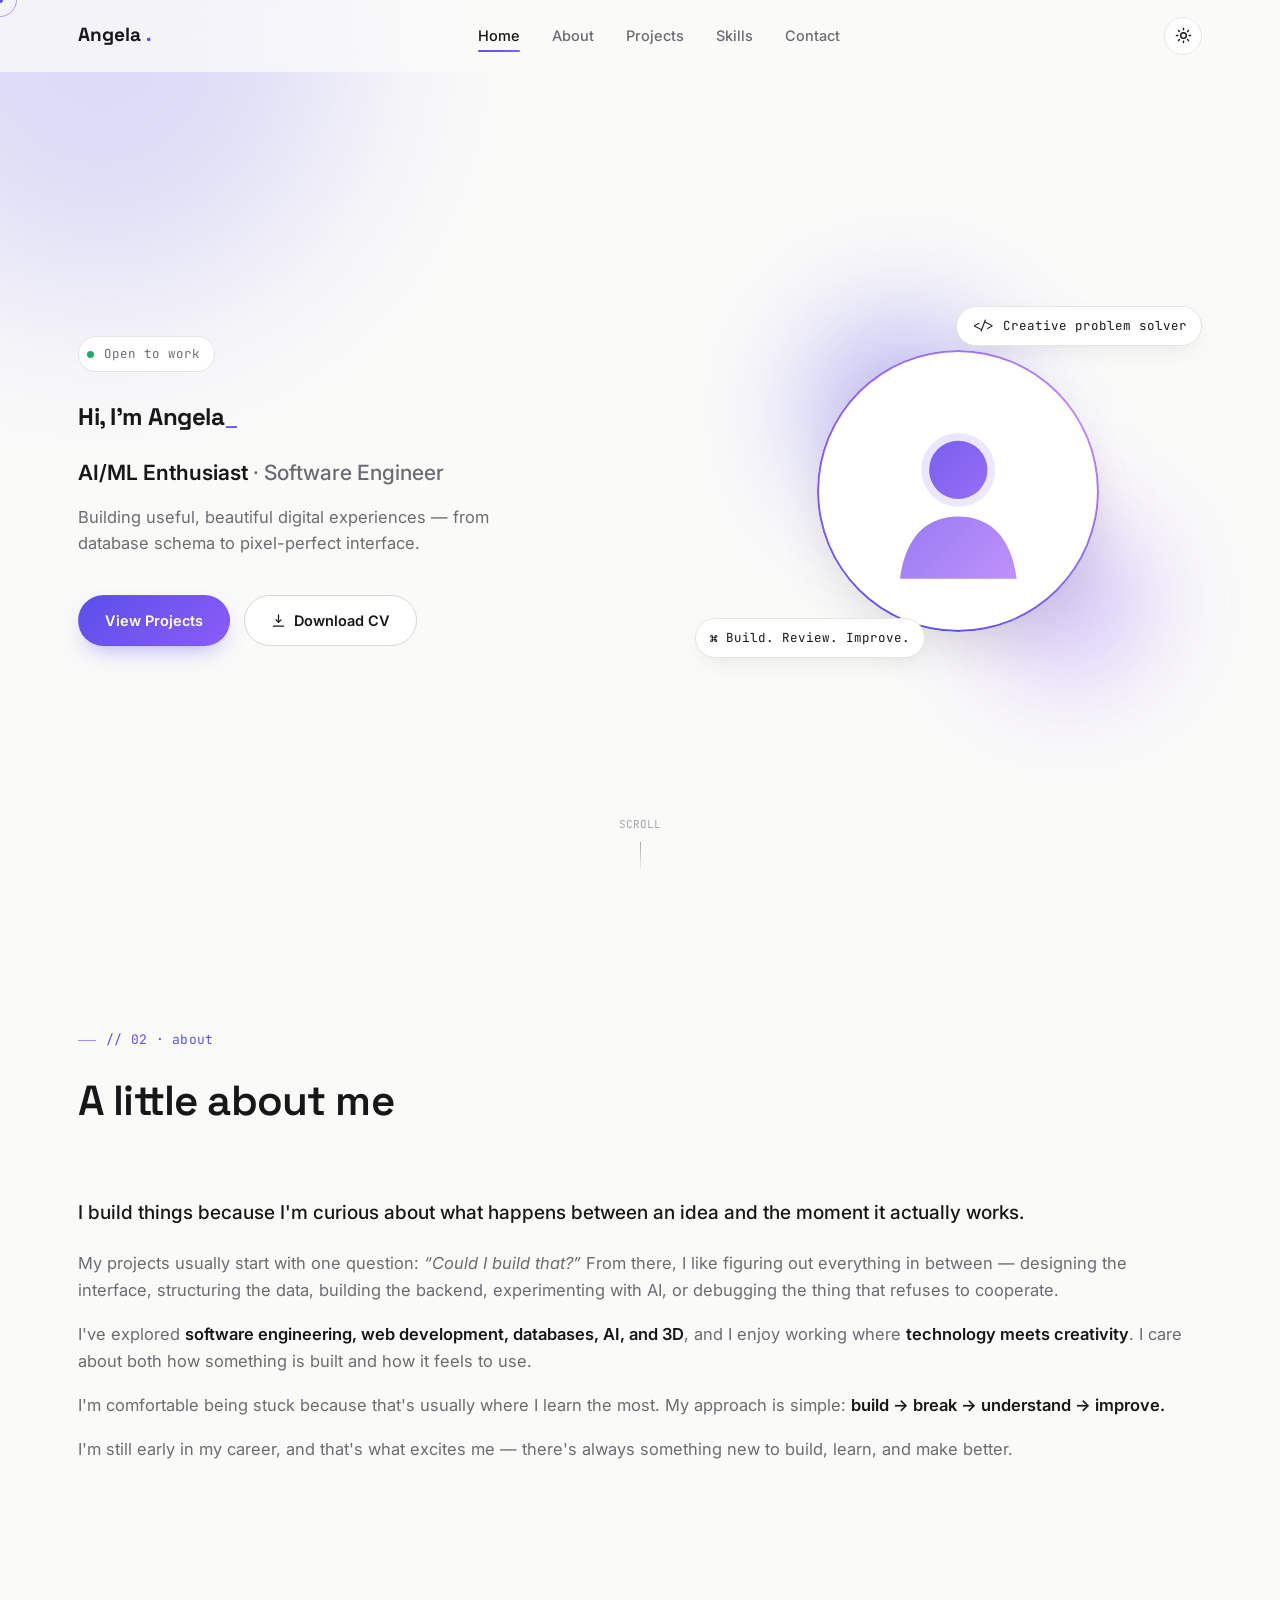
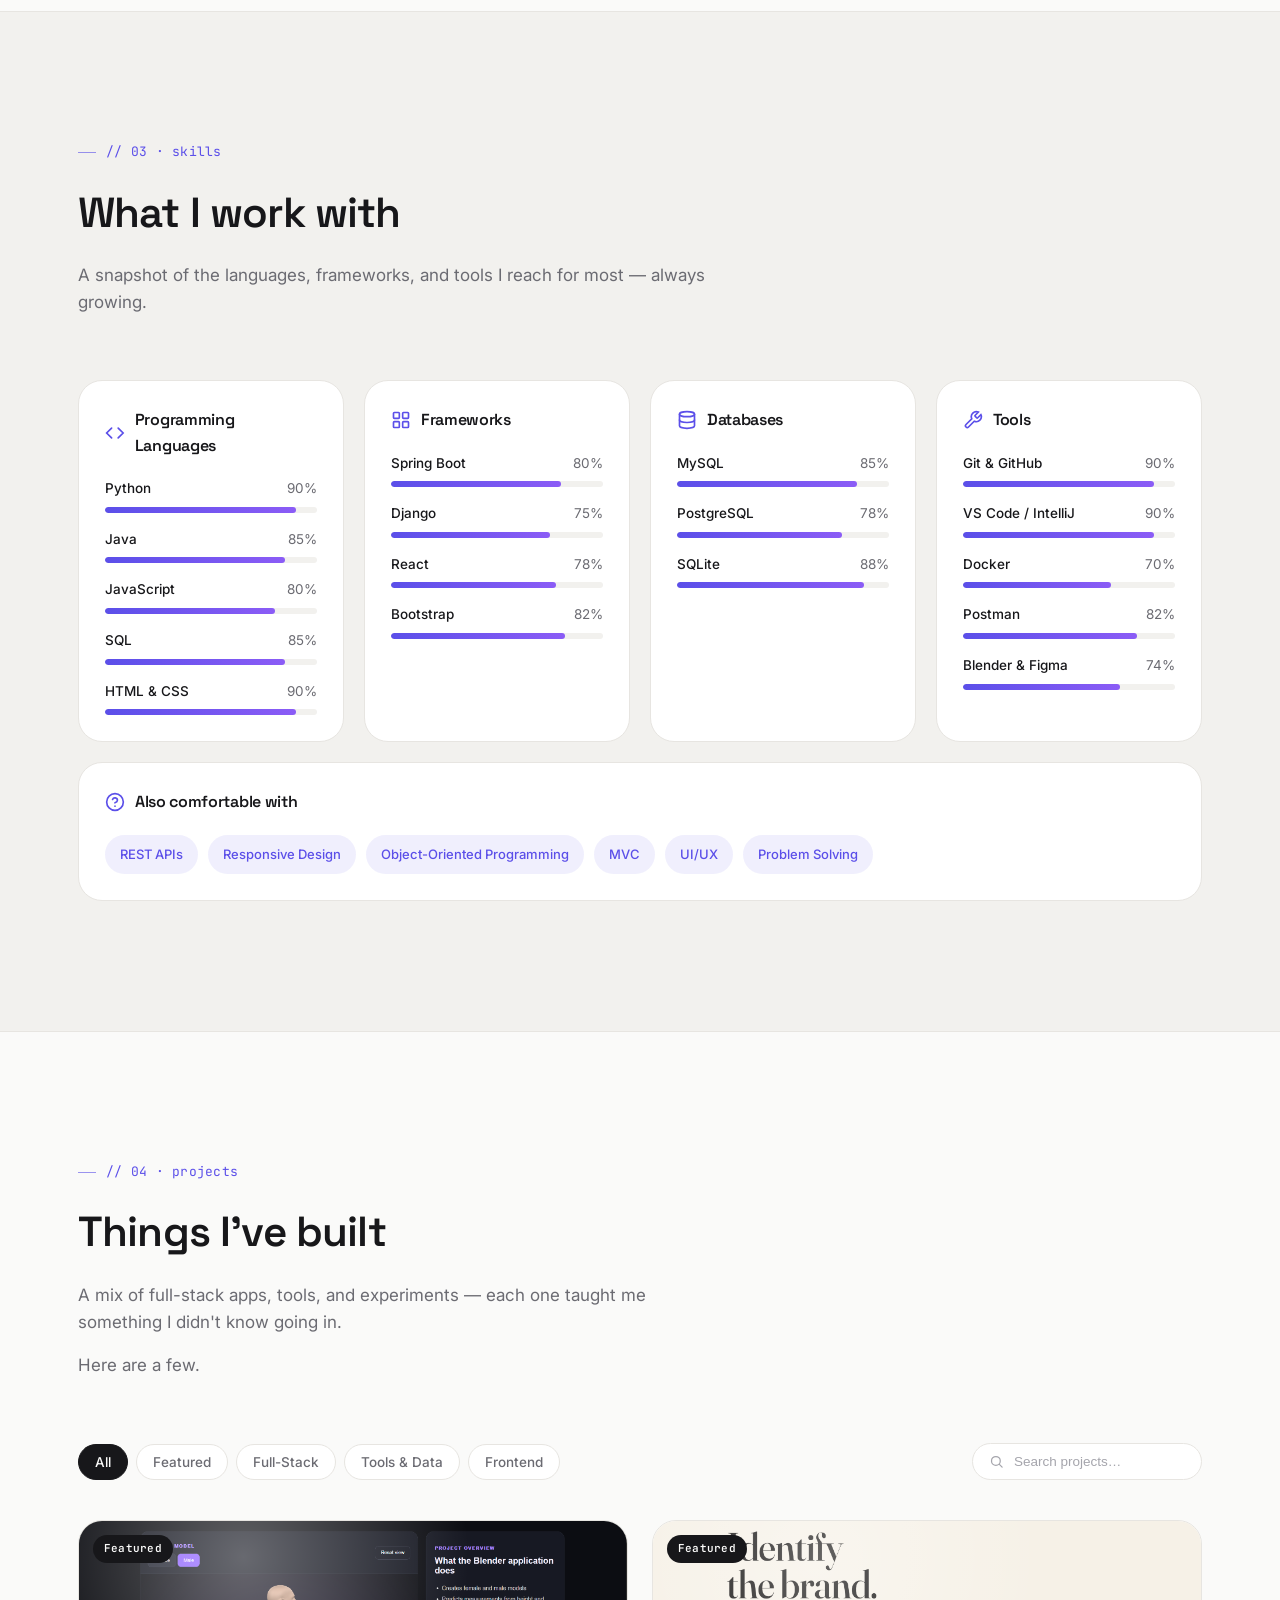
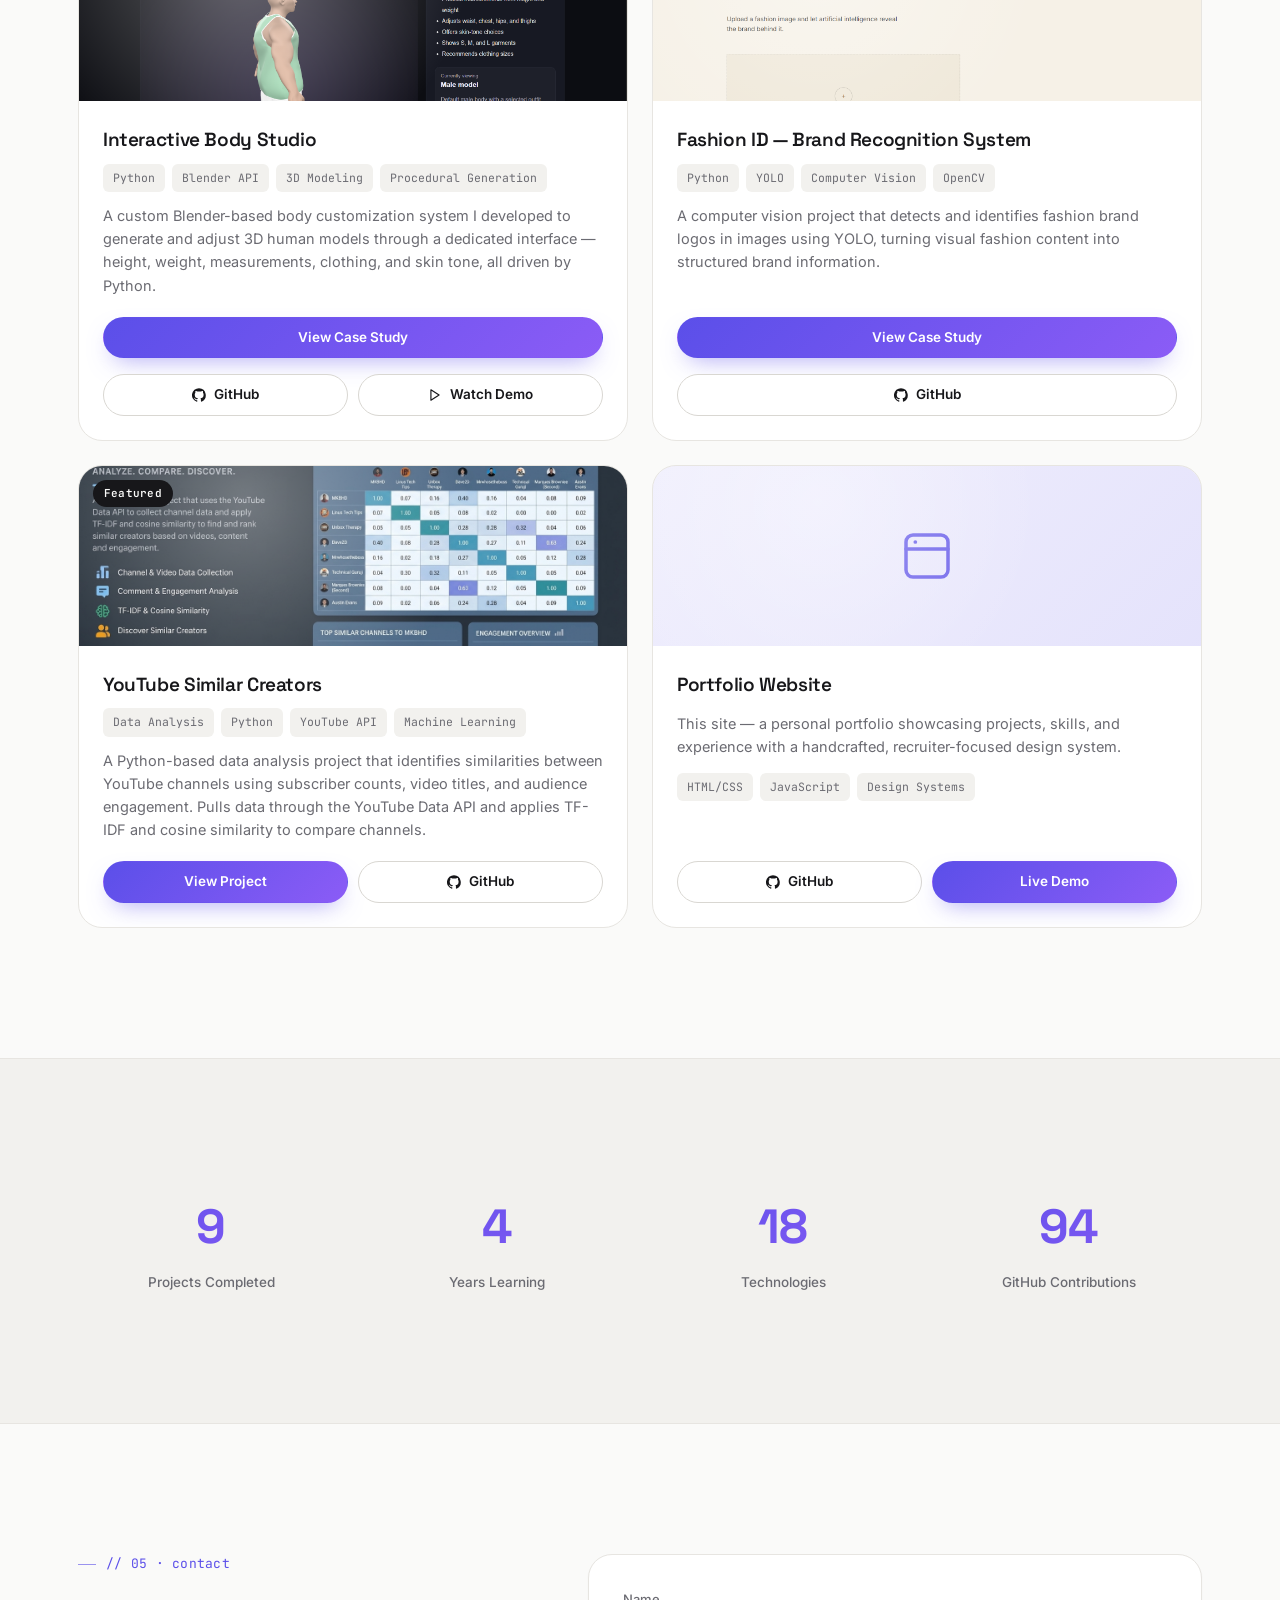
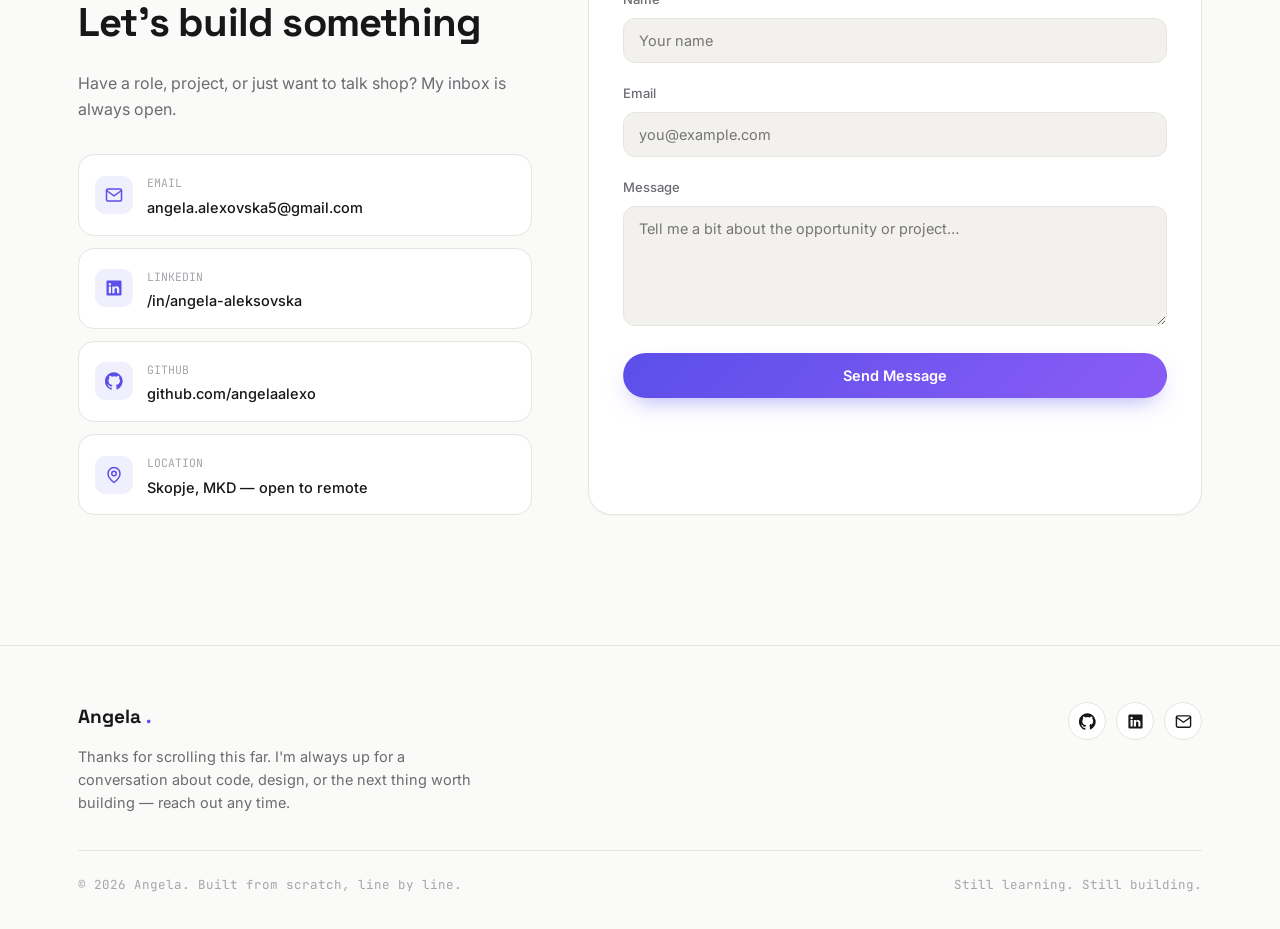
==== index.html @ ced1f7cf "Initial Commit" ====
<!DOCTYPE html>
<html lang="en">
<head>
<meta charset="UTF-8" />
<meta name="viewport" content="width=device-width, initial-scale=1.0" />
<title>Angela — Computer Science Student &amp; Software Developer</title>
<meta name="description" content="Portfolio of Angela, a Computer Science student and aspiring software engineer building useful, beautiful digital experiences." />

<link rel="preconnect" href="https://fonts.googleapis.com">
<link rel="preconnect" href="https://fonts.gstatic.com" crossorigin>
<link href="https://fonts.googleapis.com/css2?family=Space+Grotesk:wght@500;600;700&family=Inter:wght@400;500;600;700&family=JetBrains+Mono:wght@400;500&display=swap" rel="stylesheet">

<link rel="stylesheet" href="style.css">
</head>
<body>

<!-- ============ LOADER ============ -->
<div id="loader" aria-hidden="true">
  <div class="loader-mark"><span class="loader-dot"></span> Angela<span class="mono">.dev</span></div>
</div>

<!-- ============ CUSTOM CURSOR ============ -->
<div class="cursor-dot" id="cursor-dot"></div>
<div class="cursor-ring" id="cursor-ring"></div>

<!-- ============ SCROLL PROGRESS ============ -->
<div id="scroll-progress"></div>

<!-- ============ NAVBAR ============ -->
<header id="site-header">
  <div class="wrap nav-inner">
    <a href="#home" class="logo">Angela<span class="dot mono">.</span></a>
    <nav class="nav-links" id="nav-links">
      <a href="#home">Home</a>
      <a href="#about">About</a>
      <a href="#projects">Projects</a>
      <a href="#skills">Skills</a>
      <a href="#contact">Contact</a>
    </nav>
    <div class="nav-actions">
      <button class="icon-btn" id="theme-toggle" aria-label="Toggle dark mode">
        <svg class="sun-icon" viewBox="0 0 24 24" fill="none" stroke="currentColor" stroke-width="2" stroke-linecap="round"><circle cx="12" cy="12" r="4"/><path d="M12 2v2M12 20v2M4.9 4.9l1.4 1.4M17.7 17.7l1.4 1.4M2 12h2M20 12h2M4.9 19.1l1.4-1.4M17.7 6.3l1.4-1.4"/></svg>
        <svg class="moon-icon" viewBox="0 0 24 24" fill="none" stroke="currentColor" stroke-width="2" stroke-linecap="round"><path d="M21 12.8A9 9 0 1 1 11.2 3a7 7 0 0 0 9.8 9.8Z"/></svg>
      </button>
      <button class="burger" id="burger" aria-label="Open menu" aria-expanded="false"><span></span></button>
    </div>
  </div>
</header>

<main>

<!-- ============ HERO ============ -->
<section id="home">
  <div class="glow-bg"><span style="width:500px;height:500px;background:var(--accent);top:-200px;left:-150px;"></span></div>
  <div class="wrap hero-grid">
    <div class="hero-text">
      <span class="hero-eyebrow reveal in"><span class="pulse"></span> Open to work</span>
      <h1 class="reveal in">Hi, I'm <span class="grad">Angela</span><span class="caret">_</span></h1>
      <p class="hero-roles reveal in"><b>AI/ML Enthusiast</b> &middot; Software Engineer</p>
      <p class="hero-tagline reveal in">Building useful, beautiful digital experiences — from database schema to pixel-perfect interface.</p>
      <div class="hero-actions reveal in">
        <a href="#projects" class="btn btn-primary">View Projects</a>
        <a href="assets/Angela_CV.pdf"
           id="download-cv"
           class="btn btn-secondary"
           download>
          <svg width="15" height="15" viewBox="0 0 24 24" fill="none" stroke="currentColor" stroke-width="2" stroke-linecap="round">
            <path d="M12 3v12m0 0 4-4m-4 4-4-4M4 21h16"/>
          </svg>
          Download CV
        </a>
      </div>
    </div>
    <div class="hero-visual reveal in">
      <div class="blob blob1"></div>
      <div class="blob blob2"></div>
      <div class="blob blob3"></div>
      <div class="float-chip c1"><span>&lt;/&gt;</span> Creative problem solver</div>
      <div class="float-chip c2"><span> ⌘</span> Build. Review. Improve.</div>
      <div class="avatar-frame">
        <svg viewBox="0 0 200 200" fill="none">
          <defs>
            <linearGradient id="avatarGrad" x1="0" y1="0" x2="200" y2="200" gradientUnits="userSpaceOnUse">
              <stop stop-color="#5B4FE9"/><stop offset="1" stop-color="#C084FC"/>
            </linearGradient>
          </defs>
          <circle cx="100" cy="78" r="38" fill="url(#avatarGrad)" opacity="0.16"/>
          <circle cx="100" cy="78" r="30" fill="url(#avatarGrad)"/>
          <path d="M40 190c6-46 30-64 60-64s54 18 60 64" fill="url(#avatarGrad)" opacity="0.85"/>
        </svg>
      </div>
    </div>
  </div>
  <div class="scroll-cue"><span>SCROLL</span><span class="line"></span></div>
</section>

<!-- ============ ABOUT ============ -->
<section id="about">
  <div class="wrap">
    <div class="section-head reveal">
      <span class="eyebrow">// 02 · about</span>
      <h2>A little about me</h2>
    </div>
    <div class="about-grid">
      <div class="about-copy reveal">
        <p class="lead">I build things because I'm curious about what happens between an idea and the moment it actually works.</p>

        <p>My projects usually start with one question: <em>“Could I build that?”</em> From there, I like figuring out everything in between — designing the interface, structuring the data, building the backend, experimenting with AI, or debugging the thing that refuses to cooperate.</p>

        <p>I've explored <strong>software engineering, web development, databases, AI, and 3D</strong>, and I enjoy working where <strong>technology meets creativity</strong>. I care about both how something is built and how it feels to use.</p>

        <p>I'm comfortable being stuck because that's usually where I learn the most. My approach is simple: <strong>build → break → understand → improve.</strong></p>

        <p>I'm still early in my career, and that's what excites me — there's always something new to build, learn, and make better.</p>
      </div>
    </div>
  </div>
</section>

<!-- ============ SKILLS ============ this i want in one row! -->
<section id="skills" style="background:var(--bg-sunken); border-top:1px solid var(--border); border-bottom:1px solid var(--border);">
  <div class="wrap">
    <div class="section-head reveal">
      <span class="eyebrow">// 03 · skills</span>
      <h2>What I work with</h2>
      <p>A snapshot of the languages, frameworks, and tools I reach for most — always growing.</p>
    </div>
    <div class="skills-grid reveal-stagger">

      <div class="skill-card reveal">
        <h3><svg class="ico" viewBox="0 0 24 24" fill="none" stroke="currentColor" stroke-width="2" stroke-linecap="round"><polyline points="16 18 22 12 16 6"/><polyline points="8 6 2 12 8 18"/></svg>Programming Languages</h3>
        <div class="skill-row"><div class="top"><span>Python</span><span>90%</span></div><div class="bar-track"><div class="bar-fill" data-level="90"></div></div></div>
        <div class="skill-row"><div class="top"><span>Java</span><span>85%</span></div><div class="bar-track"><div class="bar-fill" data-level="85"></div></div></div>
        <div class="skill-row"><div class="top"><span>JavaScript</span><span>80%</span></div><div class="bar-track"><div class="bar-fill" data-level="80"></div></div></div>
        <div class="skill-row"><div class="top"><span>SQL</span><span>85%</span></div><div class="bar-track"><div class="bar-fill" data-level="85"></div></div></div>
        <div class="skill-row"><div class="top"><span>HTML &amp; CSS</span><span>90%</span></div><div class="bar-track"><div class="bar-fill" data-level="90"></div></div></div>
      </div>

      <div class="skill-card reveal">
        <h3><svg class="ico" viewBox="0 0 24 24" fill="none" stroke="currentColor" stroke-width="2" stroke-linecap="round"><rect x="3" y="3" width="7" height="7" rx="1"/><rect x="14" y="3" width="7" height="7" rx="1"/><rect x="14" y="14" width="7" height="7" rx="1"/><rect x="3" y="14" width="7" height="7" rx="1"/></svg>Frameworks</h3>
        <div class="skill-row"><div class="top"><span>Spring Boot</span><span>80%</span></div><div class="bar-track"><div class="bar-fill" data-level="80"></div></div></div>
        <div class="skill-row"><div class="top"><span>Django</span><span>75%</span></div><div class="bar-track"><div class="bar-fill" data-level="75"></div></div></div>
        <div class="skill-row"><div class="top"><span>React</span><span>78%</span></div><div class="bar-track"><div class="bar-fill" data-level="78"></div></div></div>
        <div class="skill-row"><div class="top"><span>Bootstrap</span><span>82%</span></div><div class="bar-track"><div class="bar-fill" data-level="82"></div></div></div>
      </div>

      <div class="skill-card reveal">
        <h3><svg class="ico" viewBox="0 0 24 24" fill="none" stroke="currentColor" stroke-width="2" stroke-linecap="round"><ellipse cx="12" cy="5" rx="9" ry="3"/><path d="M3 5v14c0 1.66 4 3 9 3s9-1.34 9-3V5"/><path d="M3 12c0 1.66 4 3 9 3s9-1.34 9-3"/></svg>Databases</h3>
        <div class="skill-row"><div class="top"><span>MySQL</span><span>85%</span></div><div class="bar-track"><div class="bar-fill" data-level="85"></div></div></div>
        <div class="skill-row"><div class="top"><span>PostgreSQL</span><span>78%</span></div><div class="bar-track"><div class="bar-fill" data-level="78"></div></div></div>
        <div class="skill-row"><div class="top"><span>SQLite</span><span>88%</span></div><div class="bar-track"><div class="bar-fill" data-level="88"></div></div></div>
      </div>

      <div class="skill-card reveal">
        <h3><svg class="ico" viewBox="0 0 24 24" fill="none" stroke="currentColor" stroke-width="2" stroke-linecap="round"><path d="M14.7 6.3a1 1 0 0 0 0 1.4l1.6 1.6a1 1 0 0 0 1.4 0l3.77-3.77a6 6 0 0 1-7.94 7.94l-6.91 6.91a2.12 2.12 0 0 1-3-3l6.91-6.91a6 6 0 0 1 7.94-7.94l-3.76 3.76z"/></svg>Tools</h3>
        <div class="skill-row"><div class="top"><span>Git &amp; GitHub</span><span>90%</span></div><div class="bar-track"><div class="bar-fill" data-level="90"></div></div></div>
        <div class="skill-row"><div class="top"><span>VS Code / IntelliJ</span><span>90%</span></div><div class="bar-track"><div class="bar-fill" data-level="90"></div></div></div>
        <div class="skill-row"><div class="top"><span>Docker</span><span>70%</span></div><div class="bar-track"><div class="bar-fill" data-level="70"></div></div></div>
        <div class="skill-row"><div class="top"><span>Postman</span><span>82%</span></div><div class="bar-track"><div class="bar-fill" data-level="82"></div></div></div>
        <div class="skill-row"><div class="top"><span>Blender &amp; Figma</span><span>74%</span></div><div class="bar-track"><div class="bar-fill" data-level="74"></div></div></div>
      </div>

      <div class="skill-card other reveal">
        <h3><svg class="ico" viewBox="0 0 24 24" fill="none" stroke="currentColor" stroke-width="2" stroke-linecap="round"><circle cx="12" cy="12" r="10"/><path d="M9.09 9a3 3 0 0 1 5.83 1c0 2-3 3-3 3"/><line x1="12" y1="17" x2="12.01" y2="17"/></svg>Also comfortable with</h3>
        <div class="tag-cloud">
          <span class="tag">REST APIs</span>
          <span class="tag">Responsive Design</span>
          <span class="tag">Object-Oriented Programming</span>
          <span class="tag">MVC</span>
          <span class="tag">UI/UX</span>
          <span class="tag">Problem Solving</span>
        </div>
      </div>
    </div>
  </div>
</section>

<!-- ============ PROJECTS ============ -->
<section id="projects">
  <div class="wrap">
    <div class="section-head reveal">
      <span class="eyebrow">// 04 · projects</span>
      <h2>Things I've built</h2>
      <p>A mix of full-stack apps, tools, and experiments — each one taught me something I didn't know going in.</p>
      <p>Here are a few.</p>
    </div>

    <div class="projects-controls reveal">
      <div class="filter-row" id="filter-row">
        <button class="filter-pill active" data-filter="all">All</button>
        <button class="filter-pill" data-filter="featured">Featured</button>
        <button class="filter-pill" data-filter="fullstack">Full-Stack</button>
        <button class="filter-pill" data-filter="tools">Tools &amp; Data</button>
        <button class="filter-pill" data-filter="frontend">Frontend</button>
      </div>
      <div class="search-box">
        <svg viewBox="0 0 24 24" fill="none" stroke="currentColor" stroke-width="2" stroke-linecap="round"><circle cx="11" cy="11" r="7"/><line x1="21" y1="21" x2="16.65" y2="16.65"/></svg>
        <input type="text" id="project-search" placeholder="Search projects…" aria-label="Search projects">
      </div>
    </div>

    <div class="projects-grid" id="projects-grid">

      <article class="project-card reveal" data-cat="tools featured" data-name="interactive body studio blender python 3d modeling procedural generation">
        <div class="project-media"><span class="badge-featured">Featured</span>
          <img src="assets/body-studio-male-model.png" alt="Interactive Body Studio interface showing a customizable 3D male model" loading="lazy">
        </div>
        <div class="project-body">
          <h3>Interactive Body Studio</h3>
          <div class="tech-row" style="margin-top:-4px;"><span class="tech-pill">Python</span><span class="tech-pill">Blender API</span><span class="tech-pill">3D Modeling</span><span class="tech-pill">Procedural Generation</span></div>
          <p>A custom Blender-based body customization system I developed to generate and adjust 3D human models through a dedicated interface — height, weight, measurements, clothing, and skin tone, all driven by Python.</p>
          <div class="project-actions">
            <a href="body-studio-case-study.html" class="btn btn-primary btn-sm" style="flex:1;">View Case Study</a>
          </div>
          <div class="project-actions" style="margin-top:-4px;">
            <a href="#" class="btn btn-secondary btn-sm">
              <svg width="14" height="14" viewBox="0 0 24 24" fill="currentColor"><path d="M12 .3a12 12 0 0 0-3.8 23.4c.6.1.8-.3.8-.6v-2.2c-3.3.7-4-1.6-4-1.6-.6-1.4-1.4-1.8-1.4-1.8-1.1-.8.1-.8.1-.8 1.3.1 1.9 1.3 1.9 1.3 1.1 1.9 3 1.4 3.7 1 .1-.8.4-1.4.8-1.7-2.7-.3-5.4-1.3-5.4-5.9 0-1.3.5-2.4 1.2-3.2-.1-.3-.5-1.5.1-3.2 0 0 1-.3 3.3 1.2a11.4 11.4 0 0 1 6 0c2.3-1.5 3.3-1.2 3.3-1.2.6 1.7.2 2.9.1 3.2.8.8 1.2 1.9 1.2 3.2 0 4.6-2.7 5.6-5.4 5.9.4.4.8 1.1.8 2.2v3.3c0 .3.2.7.8.6A12 12 0 0 0 12 .3Z"/></svg>
              GitHub
            </a>
            <a href="body-studio-case-study.html#demo" class="btn btn-secondary btn-sm">
              <svg width="14" height="14" viewBox="0 0 24 24" fill="none" stroke="currentColor" stroke-width="2" stroke-linecap="round" stroke-linejoin="round"><polygon points="5 3 19 12 5 21 5 3"/></svg>
              Watch Demo
            </a>
          </div>
        </div>
      </article>

      <article class="project-card reveal" data-cat="tools featured" data-name="interactive body studio blender python 3d modeling procedural generation">
        <div class="project-media"><span class="badge-featured">Featured</span>
          <img src="assets/fashion_id.png" alt="Interactive Body Studio interface showing a customizable 3D male model" loading="lazy">
        </div>
        <div class="project-body">
          <h3>Fashion ID — Brand Recognition System</h3>
          <div class="tech-row" style="margin-top:-4px;">
            <span class="tech-pill">Python</span>
            <span class="tech-pill">YOLO</span>
            <span class="tech-pill">Computer Vision</span>
            <span class="tech-pill">OpenCV</span>
          </div>

          <p>A computer vision project that detects and identifies fashion brand logos in images using YOLO, turning visual fashion content into structured brand information.</p>
          <div class="project-actions">
            <a href="fashion-id-study.html" class="btn btn-primary btn-sm" style="flex:1;">View Case Study</a>
          </div>
          <div class="project-actions" style="margin-top:-4px;">
            <a href="https://github.com/angelaalexo/fashion-id" class="btn btn-secondary btn-sm">
              <svg width="14" height="14" viewBox="0 0 24 24" fill="currentColor"><path d="M12 .3a12 12 0 0 0-3.8 23.4c.6.1.8-.3.8-.6v-2.2c-3.3.7-4-1.6-4-1.6-.6-1.4-1.4-1.8-1.4-1.8-1.1-.8.1-.8.1-.8 1.3.1 1.9 1.3 1.9 1.3 1.1 1.9 3 1.4 3.7 1 .1-.8.4-1.4.8-1.7-2.7-.3-5.4-1.3-5.4-5.9 0-1.3.5-2.4 1.2-3.2-.1-.3-.5-1.5.1-3.2 0 0 1-.3 3.3 1.2a11.4 11.4 0 0 1 6 0c2.3-1.5 3.3-1.2 3.3-1.2.6 1.7.2 2.9.1 3.2.8.8 1.2 1.9 1.2 3.2 0 4.6-2.7 5.6-5.4 5.9.4.4.8 1.1.8 2.2v3.3c0 .3.2.7.8.6A12 12 0 0 0 12 .3Z"/></svg>
              GitHub
            </a>
          </div>
        </div>
      </article>

      <article class="project-card reveal" data-cat="tools featured" data-name="youtube similar creators data analysis machine learning tf-idf">
        <div class="project-media"><span class="badge-featured">Featured</span>
          <img src="assets/youtube_similar_creators_cover.jpg" alt="YouTube Similar Creators dashboard showing a channel similarity matrix and engagement overview" loading="lazy">
        </div>
        <div class="project-body">
          <h3>YouTube Similar Creators</h3>
          <div class="tech-row" style="margin-top:-4px;"><span class="tech-pill">Data Analysis</span><span class="tech-pill">Python</span><span class="tech-pill">YouTube API</span><span class="tech-pill">Machine Learning</span></div>
          <p>A Python-based data analysis project that identifies similarities between YouTube channels using subscriber counts, video titles, and audience engagement. Pulls data through the YouTube Data API and applies TF-IDF and cosine similarity to compare channels.</p>
          <div class="project-actions">
            <a href="youtube-similar-creators-case-study.html" class="btn btn-primary btn-sm">View Project</a>
            <a href="https://github.com/angelaalexo/VNP-standard-project-211256" target="_blank" rel="noopener" class="btn btn-secondary btn-sm">
              <svg width="14" height="14" viewBox="0 0 24 24" fill="currentColor"><path d="M12 .3a12 12 0 0 0-3.8 23.4c.6.1.8-.3.8-.6v-2.2c-3.3.7-4-1.6-4-1.6-.6-1.4-1.4-1.8-1.4-1.8-1.1-.8.1-.8.1-.8 1.3.1 1.9 1.3 1.9 1.3 1.1 1.9 3 1.4 3.7 1 .1-.8.4-1.4.8-1.7-2.7-.3-5.4-1.3-5.4-5.9 0-1.3.5-2.4 1.2-3.2-.1-.3-.5-1.5.1-3.2 0 0 1-.3 3.3 1.2a11.4 11.4 0 0 1 6 0c2.3-1.5 3.3-1.2 3.3-1.2.6 1.7.2 2.9.1 3.2.8.8 1.2 1.9 1.2 3.2 0 4.6-2.7 5.6-5.4 5.9.4.4.8 1.1.8 2.2v3.3c0 .3.2.7.8.6A12 12 0 0 0 12 .3Z"/></svg>
              GitHub
            </a>
          </div>
        </div>
      </article>

      <article class="project-card reveal" data-cat="frontend" data-name="portfolio website design system">
        <div class="project-media">
          <svg viewBox="0 0 24 24" fill="none" stroke="currentColor" stroke-width="1.5" stroke-linecap="round"><rect x="3" y="3" width="18" height="18" rx="3"/><path d="M3 9h18"/><circle cx="7" cy="6" r="0.8" fill="currentColor" stroke="none"/></svg>
        </div>
        <div class="project-body">
          <h3>Portfolio Website</h3>
          <p>This site — a personal portfolio showcasing projects, skills, and experience with a handcrafted, recruiter-focused design system.</p>
          <div class="tech-row"><span class="tech-pill">HTML/CSS</span><span class="tech-pill">JavaScript</span><span class="tech-pill">Design Systems</span></div>
          <div class="project-actions">
            <a href="https://github.com/angelaalexo/portfolio-site" class="btn btn-secondary btn-sm">
              <svg width="14" height="14" viewBox="0 0 24 24" fill="currentColor"><path d="M12 .3a12 12 0 0 0-3.8 23.4c.6.1.8-.3.8-.6v-2.2c-3.3.7-4-1.6-4-1.6-.6-1.4-1.4-1.8-1.4-1.8-1.1-.8.1-.8.1-.8 1.3.1 1.9 1.3 1.9 1.3 1.1 1.9 3 1.4 3.7 1 .1-.8.4-1.4.8-1.7-2.7-.3-5.4-1.3-5.4-5.9 0-1.3.5-2.4 1.2-3.2-.1-.3-.5-1.5.1-3.2 0 0 1-.3 3.3 1.2a11.4 11.4 0 0 1 6 0c2.3-1.5 3.3-1.2 3.3-1.2.6 1.7.2 2.9.1 3.2.8.8 1.2 1.9 1.2 3.2 0 4.6-2.7 5.6-5.4 5.9.4.4.8 1.1.8 2.2v3.3c0 .3.2.7.8.6A12 12 0 0 0 12 .3Z"/></svg>
              GitHub
            </a>
            <a href="#" class="btn btn-primary btn-sm">Live Demo</a>
          </div>
        </div>
      </article>



    </div>
    <p id="no-results" style="display:none; text-align:center; color:var(--text-faint); margin-top:32px; font-family:'JetBrains Mono',monospace; font-size:13.5px;">No projects match that search — try another term.</p>
  </div>
</section>

<!-- ============ STATS ============ -->
<section class="stats-band">
  <div class="wrap">
    <div class="stats-grid reveal-stagger">
      <div class="stat reveal"><h3 data-count="10">0</h3><p>Projects Completed</p></div>
      <div class="stat reveal"><h3 data-count="5">0</h3><p>Years Learning</p></div>
      <div class="stat reveal"><h3 data-count="20">0</h3><p>Technologies</p></div>
      <div class="stat reveal"><h3 data-count="100">0</h3><p>GitHub Contributions</p></div>
    </div>
  </div>
</section>

<!-- ============ CONTACT ============ -->
<section id="contact">
  <div class="wrap contact-grid">
    <div class="contact-info reveal">
      <span class="eyebrow">// 05 · contact</span>
      <h2>Let's build something</h2>
      <p>Have a role, project, or just want to talk shop? My inbox is always open.</p>
      <div class="contact-list">
        <a class="contact-item" href="mailto:angela.alexovska5@gmail.com">
          <span class="ic"><svg viewBox="0 0 24 24" fill="none" stroke="currentColor" stroke-width="2" stroke-linecap="round"><rect x="2" y="4" width="20" height="16" rx="2"/><path d="m22 6-10 7L2 6"/></svg></span>
          <span><span class="label">EMAIL</span><br><span class="value">angela.alexovska5@gmail.com</span></span>
        </a>
        <a class="contact-item" href="https://www.linkedin.com/in/angela-aleksovska-0949a6348/" target="_blank" rel="noopener">
          <span class="ic"><svg viewBox="0 0 24 24" fill="currentColor"><path d="M20.5 2h-17A1.5 1.5 0 0 0 2 3.5v17A1.5 1.5 0 0 0 3.5 22h17a1.5 1.5 0 0 0 1.5-1.5v-17A1.5 1.5 0 0 0 20.5 2ZM8 19H5v-9h3ZM6.5 8.7A1.7 1.7 0 1 1 8.2 7a1.7 1.7 0 0 1-1.7 1.7ZM19 19h-3v-4.6c0-1.1 0-2.5-1.5-2.5s-1.8 1.2-1.8 2.4V19h-3v-9h2.9v1.3a3.1 3.1 0 0 1 2.8-1.5c3 0 3.6 2 3.6 4.5Z"/></svg></span>
          <span><span class="label">LINKEDIN</span><br><span class="value">/in/angela-aleksovska</span></span>
        </a>
        <a class="contact-item" href="https://github.com/angelaalexo" target="_blank" rel="noopener">
          <span class="ic"><svg viewBox="0 0 24 24" fill="currentColor"><path d="M12 .3a12 12 0 0 0-3.8 23.4c.6.1.8-.3.8-.6v-2.2c-3.3.7-4-1.6-4-1.6-.6-1.4-1.4-1.8-1.4-1.8-1.1-.8.1-.8.1-.8 1.3.1 1.9 1.3 1.9 1.3 1.1 1.9 3 1.4 3.7 1 .1-.8.4-1.4.8-1.7-2.7-.3-5.4-1.3-5.4-5.9 0-1.3.5-2.4 1.2-3.2-.1-.3-.5-1.5.1-3.2 0 0 1-.3 3.3 1.2a11.4 11.4 0 0 1 6 0c2.3-1.5 3.3-1.2 3.3-1.2.6 1.7.2 2.9.1 3.2.8.8 1.2 1.9 1.2 3.2 0 4.6-2.7 5.6-5.4 5.9.4.4.8 1.1.8 2.2v3.3c0 .3.2.7.8.6A12 12 0 0 0 12 .3Z"/></svg></span>
          <span><span class="label">GITHUB</span><br><span class="value">github.com/angelaalexo</span></span>
        </a>
        <div class="contact-item" style="cursor:default;">
          <span class="ic"><svg viewBox="0 0 24 24" fill="none" stroke="currentColor" stroke-width="2" stroke-linecap="round"><path d="M20 10c0 6-8 12-8 12s-8-6-8-12a8 8 0 0 1 16 0Z"/><circle cx="12" cy="10" r="3"/></svg></span>
          <span><span class="label">LOCATION</span><br><span class="value">Skopje, MKD — open to remote</span></span>
        </div>
      </div>
    </div>

    <form class="contact-form reveal" id="contact-form">
      <div class="form-row">
        <label for="cf-name">Name</label>
        <input type="text" id="cf-name" name="name" required placeholder="Your name">
      </div>
      <div class="form-row">
        <label for="cf-email">Email</label>
        <input type="email" id="cf-email" name="email" required placeholder="you@example.com">
      </div>
      <div class="form-row">
        <label for="cf-message">Message</label>
        <textarea id="cf-message" name="message" required placeholder="Tell me a bit about the opportunity or project…"></textarea>
      </div>
      <button type="submit" class="btn btn-primary submit-btn" id="submit-btn">
        <span class="btn-label">Send Message</span>
        <span class="spinner"></span>
      </button>
      <div class="form-success" id="form-success">
        <svg viewBox="0 0 24 24" fill="none" stroke="currentColor" stroke-width="2" stroke-linecap="round"><path d="M20 6 9 17l-5-5"/></svg>
        Thanks — this demo form doesn't send yet. Wire it up to your email service or a form backend.
      </div>
    </form>
  </div>
</section>

</main>

<!-- ============ FOOTER ============ -->
<footer>
  <div class="wrap">
    <div class="footer-top">
      <div class="footer-msg">
        <a href="#home" class="logo">Angela<span class="dot mono">.</span></a>
        <p>Thanks for scrolling this far. I'm always up for a conversation about code, design, or the next thing worth building — reach out any time.</p>
      </div>
      <div class="footer-socials">
        <a class="icon-btn" href="https://github.com/angelaalexo" target="_blank" rel="noopener" aria-label="GitHub">
          <svg viewBox="0 0 24 24" fill="currentColor"><path d="M12 .3a12 12 0 0 0-3.8 23.4c.6.1.8-.3.8-.6v-2.2c-3.3.7-4-1.6-4-1.6-.6-1.4-1.4-1.8-1.4-1.8-1.1-.8.1-.8.1-.8 1.3.1 1.9 1.3 1.9 1.3 1.1 1.9 3 1.4 3.7 1 .1-.8.4-1.4.8-1.7-2.7-.3-5.4-1.3-5.4-5.9 0-1.3.5-2.4 1.2-3.2-.1-.3-.5-1.5.1-3.2 0 0 1-.3 3.3 1.2a11.4 11.4 0 0 1 6 0c2.3-1.5 3.3-1.2 3.3-1.2.6 1.7.2 2.9.1 3.2.8.8 1.2 1.9 1.2 3.2 0 4.6-2.7 5.6-5.4 5.9.4.4.8 1.1.8 2.2v3.3c0 .3.2.7.8.6A12 12 0 0 0 12 .3Z"/></svg>
        </a>
        <a class="icon-btn" href="https://www.linkedin.com/in/angela-aleksovska-0949a6348/" target="_blank" rel="noopener" aria-label="LinkedIn">
          <svg viewBox="0 0 24 24" fill="currentColor"><path d="M20.5 2h-17A1.5 1.5 0 0 0 2 3.5v17A1.5 1.5 0 0 0 3.5 22h17a1.5 1.5 0 0 0 1.5-1.5v-17A1.5 1.5 0 0 0 20.5 2ZM8 19H5v-9h3ZM6.5 8.7A1.7 1.7 0 1 1 8.2 7a1.7 1.7 0 0 1-1.7 1.7ZM19 19h-3v-4.6c0-1.1 0-2.5-1.5-2.5s-1.8 1.2-1.8 2.4V19h-3v-9h2.9v1.3a3.1 3.1 0 0 1 2.8-1.5c3 0 3.6 2 3.6 4.5Z"/></svg>
        </a>
        <a class="icon-btn" href="mailto:angela.alexovska5@gmail.com" aria-label="Email">
          <svg viewBox="0 0 24 24" fill="none" stroke="currentColor" stroke-width="2" stroke-linecap="round"><rect x="2" y="4" width="20" height="16" rx="2"/><path d="m22 6-10 7L2 6"/></svg>
        </a>
      </div>
    </div>
    <div class="footer-bottom">
      <span>&copy; <span id="year"></span> Angela. Built from scratch, line by line.</span>
      <span>Still learning. Still building.</span>
    </div>
  </div>
</footer>

<button id="fab-top" aria-label="Back to top">
  <svg viewBox="0 0 24 24" fill="none" stroke="currentColor" stroke-width="2" stroke-linecap="round"><path d="m18 15-6-6-6 6"/></svg>
</button>

<script src="shared.js"></script>
<script>
(function(){
  "use strict";

  /* This file only holds behavior specific to the home page.
     Loader, theme toggle, nav, cursor, reveal, bars, and counters
     all live in shared.js so every page can reuse them. */
  const CONFIG = Object.assign({ cvUrl: "#" }, window.SITE_CONFIG || {});

  /* ---------------- Download CV ---------------- */
  const cvBtn = document.getElementById("download-cv");
  if (cvBtn) {
    cvBtn.addEventListener("click", (e) => {
      if (CONFIG.cvUrl === "#") {
        e.preventDefault();
        alert("Add your CV file and update CONFIG.cvUrl in shared.js to enable this button.");
      }
    });
  }

  /* ---------------- Project filter + search ---------------- */
  const filterRow = document.getElementById("filter-row");
  const searchInput = document.getElementById("project-search");
  const projectCards = Array.from(document.querySelectorAll(".project-card"));
  const noResults = document.getElementById("no-results");
  let activeFilter = "all";

  function applyFilters(){
    const query = searchInput.value.trim().toLowerCase();
    let visibleCount = 0;
    projectCards.forEach(card => {
      const cats = card.dataset.cat.split(" ");
      const matchesFilter = activeFilter === "all" || cats.includes(activeFilter);
      const matchesSearch = !query || card.dataset.name.includes(query);
      const show = matchesFilter && matchesSearch;
      card.style.display = show ? "" : "none";
      if (show) visibleCount++;
    });
    noResults.style.display = visibleCount === 0 ? "block" : "none";
  }
  filterRow.addEventListener("click", (e) => {
    const btn = e.target.closest(".filter-pill");
    if (!btn) return;
    filterRow.querySelectorAll(".filter-pill").forEach(b => b.classList.remove("active"));
    btn.classList.add("active");
    activeFilter = btn.dataset.filter;
    applyFilters();
  });
  searchInput.addEventListener("input", applyFilters);

  /* ---------------- Contact form (demo only) ---------------- */
  const form = document.getElementById("contact-form");
  const submitBtn = document.getElementById("submit-btn");
  const formSuccess = document.getElementById("form-success");
  form.addEventListener("submit", (e) => {
    e.preventDefault();
    submitBtn.classList.add("loading");
    formSuccess.classList.remove("show");
    setTimeout(() => {
      submitBtn.classList.remove("loading");
      formSuccess.classList.add("show");
      form.reset();
    }, 1100);
  });

})();
</script>
</body>
</html>
---- style.css ----
/* ==========================================================
   1. TOKENS
========================================================== */
:root{
  --bg:#FAFAF9;
  --bg-elevated:#FFFFFF;
  --bg-sunken:#F2F1EE;
  --text:#17171A;
  --text-muted:#6B6B72;
  --text-faint:#A5A5AC;
  --border:#E7E5E1;
  --border-strong:#D9D7D2;
  --accent:#5B4FE9;
  --accent-2:#8B5CF6;
  --accent-soft:rgba(91,79,233,0.09);
  --accent-soft-strong:rgba(91,79,233,0.16);
  --success:#1FA971;
  --shadow-sm:0 1px 2px rgba(20,20,25,0.04);
  --shadow-md:0 8px 24px -8px rgba(20,20,25,0.10);
  --shadow-lg:0 24px 60px -20px rgba(20,20,25,0.18);
  --radius-sm:10px;
  --radius-md:16px;
  --radius-lg:24px;
  --radius-full:999px;
  --nav-h:72px;
  --maxw:1180px;
  --ease:cubic-bezier(.16,1,.3,1);
}
html[data-theme="dark"]{
  --bg:#0A0A0C;
  --bg-elevated:#151517;
  --bg-sunken:#0F0F11;
  --text:#F2F2F4;
  --text-muted:#9A9AA2;
  --text-faint:#63636B;
  --border:#232327;
  --border-strong:#2E2E33;
  --accent:#8B7CF6;
  --accent-2:#A78BFA;
  --accent-soft:rgba(139,124,246,0.12);
  --accent-soft-strong:rgba(139,124,246,0.2);
  --shadow-sm:0 1px 2px rgba(0,0,0,0.3);
  --shadow-md:0 8px 24px -8px rgba(0,0,0,0.5);
  --shadow-lg:0 24px 60px -20px rgba(0,0,0,0.6);
}

*{box-sizing:border-box;}
html{scroll-behavior:smooth;}
@media (prefers-reduced-motion: reduce){
  html{scroll-behavior:auto;}
  *,*::before,*::after{animation-duration:0.001ms !important; animation-iteration-count:1 !important; transition-duration:0.001ms !important; scroll-behavior:auto !important;}
}
body{
  margin:0;
  background:var(--bg);
  color:var(--text);
  font-family:'Inter',system-ui,-apple-system,sans-serif;
  font-size:16px;
  line-height:1.6;
  -webkit-font-smoothing:antialiased;
  transition:background .4s var(--ease), color .4s var(--ease);
  overflow-x:hidden;
}
h1,h2,h3,h4{
  font-family:'Space Grotesk',sans-serif;
  margin:0;
  letter-spacing:-0.02em;
  color:var(--text);
}
p{margin:0;}
a{color:inherit; text-decoration:none;}
img{max-width:100%; display:block;}
button{font-family:inherit; cursor:pointer;}
ul{margin:0; padding:0; list-style:none;}
.mono{font-family:'JetBrains Mono',monospace;}

.wrap{max-width:var(--maxw); margin:0 auto; padding:0 28px;}
@media (max-width:640px){.wrap{padding:0 20px;}}

.eyebrow{
  font-family:'JetBrains Mono',monospace;
  font-size:13px;
  color:var(--accent);
  letter-spacing:0.02em;
  display:flex;
  align-items:center;
  gap:10px;
  margin-bottom:16px;
}
.eyebrow::before{content:"";width:18px;height:1px;background:var(--accent); opacity:0.6;}

section{position:relative; padding:130px 0;}
@media (max-width:900px){section{padding:88px 0;}}

.section-head{max-width:640px; margin-bottom:64px;}
.section-head h2{font-size:clamp(28px,3.4vw,42px); font-weight:600;}
.section-head p{margin-top:16px; color:var(--text-muted); font-size:17px;}

::selection{background:var(--accent); color:#fff;}

/* focus visibility */
a:focus-visible, button:focus-visible, input:focus-visible, textarea:focus-visible{
  outline:2px solid var(--accent);
  outline-offset:3px;
  border-radius:6px;
}

/* ==========================================================
   2. LOADER
========================================================== */
#loader{
  position:fixed; inset:0; z-index:9999;
  background:var(--bg);
  display:flex; align-items:center; justify-content:center;
  transition:opacity .6s var(--ease), visibility .6s var(--ease);
}
#loader.hide{opacity:0; visibility:hidden; pointer-events:none;}
.loader-mark{
  font-family:'Space Grotesk',sans-serif;
  font-size:15px;
  color:var(--text);
  display:flex; align-items:center; gap:10px;
}
.loader-dot{
  width:8px; height:8px; border-radius:50%;
  background:linear-gradient(135deg,var(--accent),var(--accent-2));
  animation:loaderPulse 1s ease-in-out infinite;
}
@keyframes loaderPulse{0%,100%{transform:scale(1); opacity:1;}50%{transform:scale(1.6); opacity:0.5;}}

/* ==========================================================
   3. SCROLL PROGRESS + CURSOR
========================================================== */
#scroll-progress{
  position:fixed; top:0; left:0; height:2.5px; width:0%;
  background:linear-gradient(90deg,var(--accent),var(--accent-2));
  z-index:1001;
}

.cursor-dot,.cursor-ring{
  position:fixed; top:0; left:0; pointer-events:none; z-index:1000;
  transform:translate(-50%,-50%);
  border-radius:50%;
}
.cursor-dot{width:6px; height:6px; background:var(--accent);}
.cursor-ring{
  width:34px; height:34px; border:1px solid var(--accent);
  opacity:0.5;
  transition:width .25s var(--ease),height .25s var(--ease), opacity .25s var(--ease), background .25s var(--ease);
}
.cursor-ring.active{width:52px; height:52px; background:var(--accent-soft); opacity:0.9;}
@media (hover:none), (max-width:900px){.cursor-dot,.cursor-ring{display:none;}}

/* ==========================================================
   4. NAVBAR
========================================================== */
header{
  position:fixed; top:0; left:0; right:0; z-index:900;
  height:var(--nav-h);
  display:flex; align-items:center;
  background:color-mix(in srgb, var(--bg) 78%, transparent);
  backdrop-filter:blur(16px) saturate(160%);
  -webkit-backdrop-filter:blur(16px) saturate(160%);
  border-bottom:1px solid transparent;
  transition:border-color .3s var(--ease), background .3s var(--ease);
}
header.scrolled{border-bottom-color:var(--border);}
.nav-inner{width:100%; display:flex; align-items:center; justify-content:space-between;}
.logo{
  font-family:'Space Grotesk',sans-serif;
  font-weight:700; font-size:19px;
  display:flex; align-items:center; gap:2px;
}
.logo .dot{color:var(--accent);}
.nav-links{display:flex; align-items:center; gap:2px;}
.nav-links a{
  position:relative;
  font-size:14.5px; font-weight:500; color:var(--text-muted);
  padding:9px 15px; border-radius:var(--radius-full);
  transition:color .2s, background .2s;
}
.nav-links a:hover{color:var(--text); background:var(--bg-sunken);}
.nav-links a.active{color:var(--text);}
.nav-links a.active::after{
  content:""; position:absolute; left:15px; right:15px; bottom:4px; height:2px;
  background:linear-gradient(90deg,var(--accent),var(--accent-2)); border-radius:2px;
}
.nav-actions{display:flex; align-items:center; gap:10px;}
.icon-btn{
  width:38px; height:38px; border-radius:50%;
  display:flex; align-items:center; justify-content:center;
  border:1px solid var(--border); background:var(--bg-elevated);
  color:var(--text); transition:border-color .2s, transform .2s;
}
.icon-btn:hover{border-color:var(--accent); transform:translateY(-1px);}
.icon-btn svg{width:17px; height:17px;}
.moon-icon{display:none;}
html[data-theme="dark"] .moon-icon{display:block;}
html[data-theme="dark"] .sun-icon{display:none;}

.burger{display:none; width:38px; height:38px; border-radius:50%; border:1px solid var(--border); background:var(--bg-elevated); align-items:center; justify-content:center;}
.burger span{position:relative; width:16px; height:1.4px; background:var(--text); display:block;}
.burger span::before,.burger span::after{content:""; position:absolute; width:16px; height:1.4px; background:var(--text); left:0; transition:transform .25s;}
.burger span::before{top:-5px;} .burger span::after{top:5px;}
.burger.open span{background:transparent;}
.burger.open span::before{transform:translateY(5px) rotate(45deg);}
.burger.open span::after{transform:translateY(-5px) rotate(-45deg);}

@media (max-width:900px){
  .nav-links{
    position:fixed; top:var(--nav-h); left:0; right:0;
    flex-direction:column; align-items:stretch; gap:2px;
    background:var(--bg-elevated); border-bottom:1px solid var(--border);
    padding:12px; transform:translateY(-8px); opacity:0; visibility:hidden;
    transition:all .3s var(--ease);
  }
  .nav-links.open{transform:translateY(0); opacity:1; visibility:visible;}
  .nav-links a{padding:13px 16px; border-radius:10px;}
  .burger{display:flex;}
}

/* ==========================================================
   5. BUTTONS
========================================================== */
.btn{
  display:inline-flex; align-items:center; justify-content:center; gap:8px;
  padding:13px 26px; border-radius:var(--radius-full);
  font-size:14.5px; font-weight:600;
  border:1px solid transparent; white-space:nowrap;
  transition:transform .25s var(--ease), box-shadow .25s var(--ease), background .25s, border-color .25s;
}
.btn-primary{
  background:linear-gradient(135deg,var(--accent),var(--accent-2));
  color:#fff; box-shadow:0 10px 24px -10px rgba(91,79,233,0.55);
}
.btn-primary:hover{transform:translateY(-2px); box-shadow:0 16px 32px -10px rgba(91,79,233,0.6);}
.btn-secondary{
  background:var(--bg-elevated); color:var(--text); border-color:var(--border-strong);
}
.btn-secondary:hover{border-color:var(--accent); transform:translateY(-2px);}
.btn-sm{padding:9px 18px; font-size:13.5px;}

/* ==========================================================
   6. HERO
========================================================== */
#home{
  padding-top:calc(var(--nav-h) + 90px);
  padding-bottom:80px;
  min-height:100vh;
  display:flex; align-items:center;
  overflow:hidden;
}
.hero-grid{
  display:grid; grid-template-columns:1.1fr 0.9fr; gap:40px; align-items:center; width:100%;
}
@media (max-width:900px){.hero-grid{grid-template-columns:1fr; text-align:center;}}

.hero-eyebrow{display:inline-flex; align-items:center; gap:10px; padding:7px 14px 7px 8px; border:1px solid var(--border); border-radius:var(--radius-full); font-family:'JetBrains Mono',monospace; font-size:12.5px; color:var(--text-muted); margin-bottom:26px; background:var(--bg-elevated);}
.hero-eyebrow .pulse{width:7px; height:7px; border-radius:50%; background:var(--success); box-shadow:0 0 0 0 rgba(31,169,113,0.6); animation:pulseRing 2s infinite;}
@keyframes pulseRing{0%{box-shadow:0 0 0 0 rgba(31,169,113,.55);}70%{box-shadow:0 0 0 8px rgba(31,169,113,0);}100%{box-shadow:0 0 0 0 rgba(31,169,113,0);}}

.hero h1{font-size:clamp(38px,6.4vw,72px); font-weight:700; line-height:1.04;}
.hero h1 .grad{
  background:linear-gradient(100deg,var(--accent),var(--accent-2) 60%, #C084FC);
  -webkit-background-clip:text; background-clip:text; color:transparent;
}
.caret{display:inline-block; color:var(--accent); animation:blink 1.1s step-end infinite; font-weight:400;}
@keyframes blink{50%{opacity:0;}}

.hero-roles{margin-top:20px; font-size:clamp(17px,2vw,21px); color:var(--text-muted); font-weight:500;}
.hero-roles b{color:var(--text); font-weight:600;}
.hero-tagline{margin-top:14px; max-width:480px; color:var(--text-muted); font-size:16.5px;}
@media (max-width:900px){.hero-tagline{margin-left:auto; margin-right:auto;}}

.hero-actions{display:flex; gap:14px; margin-top:38px; flex-wrap:wrap;}
@media (max-width:900px){.hero-actions{justify-content:center;}}

.hero-visual{position:relative; height:440px; display:flex; align-items:center; justify-content:center;}
@media (max-width:900px){.hero-visual{height:320px; margin-top:20px;}}
.blob{position:absolute; border-radius:50%; filter:blur(50px); opacity:0.55; animation:floatBlob 10s ease-in-out infinite;}
.blob1{width:280px; height:280px; background:radial-gradient(circle,var(--accent),transparent 70%); top:0; left:10%; animation-delay:0s;}
.blob2{width:220px; height:220px; background:radial-gradient(circle,var(--accent-2),transparent 70%); bottom:0; right:5%; animation-delay:-3s;}
.blob3{width:160px; height:160px; background:radial-gradient(circle,#C084FC,transparent 70%); top:35%; right:25%; animation-delay:-6s;}
@keyframes floatBlob{0%,100%{transform:translate(0,0) scale(1);}33%{transform:translate(18px,-22px) scale(1.06);}66%{transform:translate(-14px,16px) scale(0.96);}}

.avatar-frame{
  position:relative; width:280px; height:280px; border-radius:50%;
  background:var(--bg-elevated);
  border:1px solid var(--border);
  box-shadow:var(--shadow-lg);
  display:flex; align-items:center; justify-content:center;
  z-index:2;
}
.avatar-frame::before{
  content:""; position:absolute; inset:-2px; border-radius:50%; padding:2px;
  background:conic-gradient(from 180deg, var(--accent), var(--accent-2), #C084FC, var(--accent));
  -webkit-mask:linear-gradient(#fff 0 0) content-box, linear-gradient(#fff 0 0);
  -webkit-mask-composite:xor; mask-composite:exclude;
  animation:spin 8s linear infinite;
}
@keyframes spin{to{transform:rotate(360deg);}}
.avatar-frame svg{width:70%; height:70%;}

.float-chip{
  position:absolute; display:flex; align-items:center; gap:8px;
  background:var(--bg-elevated); border:1px solid var(--border); border-radius:var(--radius-full);
  padding:9px 14px; font-family:'JetBrains Mono',monospace; font-size:12.5px; box-shadow:var(--shadow-md);
  animation:floatChip 6s ease-in-out infinite; z-index:3;
}
.float-chip.c1{top:8%; right:0;}
.float-chip.c2{bottom:12%; left:-4%; animation-delay:-2.5s;}
@keyframes floatChip{0%,100%{transform:translateY(0);}50%{transform:translateY(-10px);}}
@media (max-width:900px){.float-chip{display:none;}}

.scroll-cue{
  position:absolute; bottom:28px; left:50%; transform:translateX(-50%);
  display:flex; flex-direction:column; align-items:center; gap:8px;
  color:var(--text-faint); font-size:11px; font-family:'JetBrains Mono',monospace;
}
.scroll-cue .line{width:1px; height:30px; background:linear-gradient(var(--text-faint),transparent); animation:scrollLine 2s ease-in-out infinite;}
@keyframes scrollLine{0%{transform:scaleY(0); transform-origin:top;}50%{transform:scaleY(1); transform-origin:top;}51%{transform-origin:bottom;}100%{transform:scaleY(0); transform-origin:bottom;}}
@media (max-width:900px){.scroll-cue{display:none;}}

/* ==========================================================
   7. SCROLL REVEAL
========================================================== */
.reveal{opacity:0; transform:translateY(28px); transition:opacity .8s var(--ease), transform .8s var(--ease);}
.reveal.in{opacity:1; transform:translateY(0);}
.reveal-stagger .reveal:nth-child(1){transition-delay:.05s;}
.reveal-stagger .reveal:nth-child(2){transition-delay:.12s;}
.reveal-stagger .reveal:nth-child(3){transition-delay:.19s;}
.reveal-stagger .reveal:nth-child(4){transition-delay:.26s;}
.reveal-stagger .reveal:nth-child(5){transition-delay:.33s;}
.reveal-stagger .reveal:nth-child(6){transition-delay:.40s;}

/* ==========================================================
   8. ABOUT
========================================================== */
.about-grid{display:block;}
.about-copy{max-width:none;}
.about-copy p{color:var(--text-muted); font-size:16.5px; margin-bottom:18px;}
.about-copy strong{color:var(--text); font-weight:600;}
.about-copy .lead{font-size:19px; color:var(--text); font-weight:500; margin-bottom:22px;}

.facts-grid{display:grid; grid-template-columns:1fr 1fr; gap:14px;}
.fact-card{
  background:var(--bg-elevated); border:1px solid var(--border); border-radius:var(--radius-md);
  padding:20px; transition:transform .3s var(--ease), border-color .3s, box-shadow .3s;
}
.fact-card:hover{transform:translateY(-4px); border-color:var(--border-strong); box-shadow:var(--shadow-md);}
.fact-card .emoji{font-size:24px; display:block; margin-bottom:10px;}
.fact-card p{font-size:14px; color:var(--text-muted); font-weight:500;}

/* ==========================================================
   9. SKILLS
========================================================== */
.skills-grid{display:grid; grid-template-columns:repeat(4,1fr); gap:20px;}
@media (max-width:1100px){.skills-grid{grid-template-columns:1fr 1fr;}}
@media (max-width:640px){.skills-grid{grid-template-columns:1fr;}}
.skill-card{
  background:var(--bg-elevated); border:1px solid var(--border); border-radius:var(--radius-lg);
  padding:26px; transition:border-color .3s, transform .3s var(--ease), box-shadow .3s;
}
.skill-card:hover{border-color:var(--border-strong); box-shadow:var(--shadow-md); transform:translateY(-3px);}
.skill-card h3{font-size:16px; font-weight:600; margin-bottom:20px; display:flex; align-items:center; gap:10px;}
.skill-card h3 .ico{width:20px; height:20px; color:var(--accent);}
.skill-row{margin-bottom:16px;}
.skill-row:last-child{margin-bottom:0;}
.skill-row .top{display:flex; justify-content:space-between; font-size:13.5px; margin-bottom:7px; color:var(--text-muted);}
.skill-row .top span:first-child{color:var(--text); font-weight:500;}
.bar-track{height:6px; border-radius:var(--radius-full); background:var(--bg-sunken); overflow:hidden;}
.bar-fill{
  height:100%; border-radius:var(--radius-full); width:0%;
  background:linear-gradient(90deg,var(--accent),var(--accent-2));
  transition:width 1.1s var(--ease);
}
.skill-card.other{grid-column:1 / -1;}
.tag-cloud{display:flex; flex-wrap:wrap; gap:10px;}
.tag{
  padding:8px 14px; border-radius:var(--radius-full); background:var(--accent-soft); color:var(--accent);
  font-size:13px; font-weight:500; border:1px solid transparent;
}

/* ==========================================================
   10. PROJECTS
========================================================== */
.projects-controls{display:flex; flex-wrap:wrap; gap:12px; justify-content:space-between; align-items:center; margin-bottom:40px;}
.filter-row{display:flex; flex-wrap:wrap; gap:8px;}
.filter-pill{
  padding:9px 16px; border-radius:var(--radius-full); border:1px solid var(--border); background:var(--bg-elevated);
  font-size:13.5px; font-weight:500; color:var(--text-muted); transition:all .2s;
}
.filter-pill:hover{border-color:var(--accent);}
.filter-pill.active{background:var(--text); color:var(--bg); border-color:var(--text);}
html[data-theme="dark"] .filter-pill.active{background:var(--accent); border-color:var(--accent); color:#fff;}
.search-box{
  display:flex; align-items:center; gap:8px; padding:9px 16px; border:1px solid var(--border);
  border-radius:var(--radius-full); background:var(--bg-elevated); min-width:220px;
}
.search-box svg{width:15px; height:15px; color:var(--text-faint); flex-shrink:0;}
.search-box input{border:none; background:transparent; outline:none; color:var(--text); font-size:13.5px; width:100%;}
.search-box input::placeholder{color:var(--text-faint);}

.projects-grid{display:grid; grid-template-columns:repeat(2,1fr); gap:24px;}
@media (max-width:820px){.projects-grid{grid-template-columns:1fr;}}
.project-card{
  background:var(--bg-elevated); border:1px solid var(--border); border-radius:var(--radius-lg);
  overflow:hidden; transition:transform .35s var(--ease), box-shadow .35s var(--ease), border-color .35s;
  display:flex; flex-direction:column;
}
.project-card:hover{transform:translateY(-6px); box-shadow:var(--shadow-lg); border-color:var(--border-strong);}
.project-media{
  position:relative; height:180px;
  background:linear-gradient(135deg, var(--accent-soft), var(--accent-soft-strong));
  display:flex; align-items:center; justify-content:center; overflow:hidden;
}
.project-media svg{width:56px; height:56px; color:var(--accent); opacity:0.85; transition:transform .4s var(--ease);}
.project-card:hover .project-media svg{transform:scale(1.1) rotate(-4deg);}
.project-media::after{
  content:""; position:absolute; inset:0;
  background:radial-gradient(circle at 30% 20%, rgba(255,255,255,.35), transparent 55%);
}
.badge-featured{
  position:absolute; top:14px; left:14px; z-index:2;
  background:var(--text); color:var(--bg); font-size:11px; font-weight:600; letter-spacing:.02em;
  padding:5px 11px; border-radius:var(--radius-full); font-family:'JetBrains Mono',monospace;
}
html[data-theme="dark"] .badge-featured{background:var(--accent); color:#fff;}
.project-body{padding:24px; display:flex; flex-direction:column; gap:12px; flex:1;}
.project-body h3{font-size:19px; font-weight:600;}
.project-body p{color:var(--text-muted); font-size:14.5px; line-height:1.6;}
.tech-row{display:flex; flex-wrap:wrap; gap:7px; margin-top:2px;}
.tech-pill{font-family:'JetBrains Mono',monospace; font-size:11.5px; color:var(--text-muted); background:var(--bg-sunken); padding:5px 10px; border-radius:6px;}
.project-actions{display:flex; gap:10px; margin-top:auto; padding-top:8px;}
.project-actions .btn{flex:1;}

/* ==========================================================
   11. TIMELINE
========================================================== */
.timeline{position:relative; margin-top:10px;}
.timeline::before{content:""; position:absolute; left:20px; top:6px; bottom:6px; width:1.5px; background:linear-gradient(var(--border-strong),var(--border-strong) 90%, transparent);}
@media (min-width:800px){.timeline::before{left:50%; transform:translateX(-50%);}}
.t-item{position:relative; padding-left:56px; margin-bottom:44px;}
.t-item:last-child{margin-bottom:0;}
@media (min-width:800px){
  .t-item{width:50%; padding-left:0; padding-right:56px; text-align:right;}
  .t-item:nth-child(even){margin-left:50%; padding-right:0; padding-left:56px; text-align:left;}
}
.t-dot{
  position:absolute; left:12px; top:2px; width:17px; height:17px; border-radius:50%;
  background:var(--bg); border:2.5px solid var(--accent); z-index:2;
}
@media (min-width:800px){
  .t-item{right:0;} 
  .t-item .t-dot{left:auto; right:-8.5px;}
  .t-item:nth-child(even) .t-dot{left:-8.5px; right:auto;}
}
.t-card{background:var(--bg-elevated); border:1px solid var(--border); border-radius:var(--radius-md); padding:22px 24px; display:inline-block; text-align:left; width:100%; transition:border-color .3s, box-shadow .3s, transform .3s var(--ease);}
.t-card:hover{border-color:var(--border-strong); box-shadow:var(--shadow-md); transform:translateY(-3px);}
.t-card.placeholder{border-style:dashed;}
.t-period{font-family:'JetBrains Mono',monospace; font-size:12px; color:var(--accent); margin-bottom:8px; display:block;}
.t-card h3{font-size:17px; font-weight:600; margin-bottom:4px;}
.t-org{font-size:13.5px; color:var(--text-muted); font-weight:500; margin-bottom:10px; display:block;}
.t-card p{font-size:14px; color:var(--text-muted); margin-bottom:10px;}
.t-tags{display:flex; flex-wrap:wrap; gap:6px;}
.t-tags span{font-size:11.5px; background:var(--bg-sunken); color:var(--text-muted); padding:4px 9px; border-radius:6px; font-family:'JetBrains Mono',monospace;}

.certs-row{display:grid; grid-template-columns:repeat(4,1fr); gap:16px; margin-top:56px;}
@media (max-width:820px){.certs-row{grid-template-columns:1fr 1fr;}}
.cert-card{background:var(--bg-elevated); border:1px solid var(--border); border-radius:var(--radius-md); padding:20px; text-align:center; transition:transform .3s var(--ease), border-color .3s;}
.cert-card:hover{transform:translateY(-4px); border-color:var(--accent);}
.cert-card .ico{width:30px; height:30px; margin:0 auto 12px; color:var(--accent);}
.cert-card p{font-size:13.5px; font-weight:600;}
.cert-card span{font-size:11.5px; color:var(--text-faint); font-family:'JetBrains Mono',monospace;}

/* ==========================================================
   12. STATS
========================================================== */
.stats-band{background:var(--bg-sunken); border-top:1px solid var(--border); border-bottom:1px solid var(--border);}
.stats-grid{display:grid; grid-template-columns:repeat(4,1fr); gap:20px; text-align:center;}
@media (max-width:700px){.stats-grid{grid-template-columns:1fr 1fr;}}
.stat h3{font-size:clamp(32px,4vw,48px); font-weight:700; background:linear-gradient(135deg,var(--accent),var(--accent-2)); -webkit-background-clip:text; background-clip:text; color:transparent;}
.stat p{margin-top:6px; font-size:13.5px; color:var(--text-muted); font-weight:500;}

/* ==========================================================
   13. TESTIMONIALS
========================================================== */
.testi-grid{display:grid; grid-template-columns:repeat(3,1fr); gap:22px;}
@media (max-width:900px){.testi-grid{grid-template-columns:1fr;}}
.testi-card{background:var(--bg-elevated); border:1px solid var(--border); border-radius:var(--radius-lg); padding:26px; display:flex; flex-direction:column; gap:16px; transition:transform .3s var(--ease), box-shadow .3s;}
.testi-card:hover{transform:translateY(-4px); box-shadow:var(--shadow-md);}
.testi-card .quote-mark{font-family:'Space Grotesk',sans-serif; font-size:32px; color:var(--accent); opacity:.5; line-height:1;}
.testi-card p.body{font-size:14.5px; color:var(--text-muted); flex:1;}
.testi-person{display:flex; align-items:center; gap:12px;}
.testi-avatar{width:38px; height:38px; border-radius:50%; background:linear-gradient(135deg,var(--accent),var(--accent-2)); display:flex; align-items:center; justify-content:center; color:#fff; font-size:13px; font-weight:600; font-family:'Space Grotesk',sans-serif;}
.testi-person h4{font-size:13.5px; font-weight:600;}
.testi-person span{font-size:12px; color:var(--text-faint);}
.testi-note{margin-top:28px; font-size:12.5px; color:var(--text-faint); font-family:'JetBrains Mono',monospace; text-align:center;}

/* ==========================================================
   14. GITHUB
========================================================== */
.gh-top{display:grid; grid-template-columns:repeat(4,1fr); gap:16px; margin-bottom:32px;}
@media (max-width:820px){.gh-top{grid-template-columns:1fr 1fr;}}
.gh-stat{background:var(--bg-elevated); border:1px solid var(--border); border-radius:var(--radius-md); padding:20px; text-align:center;}
.gh-stat h3{font-size:26px; font-weight:700;}
.gh-stat span{font-size:12px; color:var(--text-muted); font-family:'JetBrains Mono',monospace;}
.gh-panel{background:var(--bg-elevated); border:1px solid var(--border); border-radius:var(--radius-lg); padding:26px; margin-bottom:24px;}
.gh-panel h3{font-size:15px; font-weight:600; margin-bottom:18px; display:flex; align-items:center; gap:8px;}
.contrib-grid{display:grid; grid-template-columns:repeat(26,1fr); gap:3px;}
.contrib-cell{aspect-ratio:1; border-radius:2.5px; background:var(--bg-sunken);}
.repos-grid{display:grid; grid-template-columns:repeat(2,1fr); gap:14px;}
@media (max-width:700px){.repos-grid{grid-template-columns:1fr;}}
.repo-card{border:1px solid var(--border); border-radius:var(--radius-md); padding:16px 18px; transition:border-color .2s, transform .2s var(--ease);}
.repo-card:hover{border-color:var(--accent); transform:translateY(-2px);}
.repo-card .name{font-size:14px; font-weight:600; font-family:'JetBrains Mono',monospace; color:var(--accent); display:block; margin-bottom:6px;}
.repo-card p{font-size:13px; color:var(--text-muted); margin-bottom:10px;}
.repo-meta{display:flex; gap:14px; font-size:12px; color:var(--text-faint);}
.repo-meta span{display:flex; align-items:center; gap:5px;}
.repo-meta svg{width:12px; height:12px;}
.gh-fallback-note{font-size:12px; color:var(--text-faint); text-align:center; margin-top:10px; font-family:'JetBrains Mono',monospace;}

/* ==========================================================
   15. CONTACT
========================================================== */
.contact-grid{display:grid; grid-template-columns:0.85fr 1.15fr; gap:56px;}
@media (max-width:900px){.contact-grid{grid-template-columns:1fr; gap:40px;}}
.contact-info h2{font-size:clamp(28px,3.4vw,40px); margin-bottom:16px;}
.contact-info > p{color:var(--text-muted); font-size:16px; margin-bottom:32px;}
.contact-list{display:flex; flex-direction:column; gap:12px;}
.contact-item{
  display:flex; align-items:center; gap:14px; padding:14px 16px; border:1px solid var(--border);
  border-radius:var(--radius-md); background:var(--bg-elevated); transition:border-color .2s, transform .2s var(--ease);
}
.contact-item:hover{border-color:var(--accent); transform:translateX(4px);}
.contact-item .ic{width:38px; height:38px; border-radius:10px; background:var(--accent-soft); color:var(--accent); display:flex; align-items:center; justify-content:center; flex-shrink:0;}
.contact-item .ic svg{width:18px; height:18px;}
.contact-item .label{font-size:11.5px; color:var(--text-faint); font-family:'JetBrains Mono',monospace;}
.contact-item .value{font-size:14.5px; font-weight:500;}

.contact-form{background:var(--bg-elevated); border:1px solid var(--border); border-radius:var(--radius-lg); padding:34px; box-shadow:var(--shadow-sm);}
.form-row{margin-bottom:20px;}
.form-row label{display:block; font-size:13px; font-weight:500; margin-bottom:8px; color:var(--text-muted);}
.form-row input, .form-row textarea{
  width:100%; padding:13px 15px; border-radius:12px; border:1px solid var(--border); background:var(--bg-sunken);
  color:var(--text); font-family:inherit; font-size:14.5px; transition:border-color .2s, background .2s;
  resize:vertical;
}
.form-row input:focus, .form-row textarea:focus{border-color:var(--accent); background:var(--bg-elevated); outline:none;}
.form-row textarea{min-height:120px;}
.submit-btn{width:100%; position:relative; overflow:hidden;}
.submit-btn .spinner{width:15px; height:15px; border:2px solid rgba(255,255,255,.4); border-top-color:#fff; border-radius:50%; display:none; animation:spin 0.7s linear infinite;}
.submit-btn.loading .btn-label{opacity:0;}
.submit-btn.loading .spinner{display:block; position:absolute;}
.form-success{
  display:none; align-items:center; gap:10px; margin-top:14px; padding:12px 14px; border-radius:10px;
  background:rgba(31,169,113,0.1); color:var(--success); font-size:13.5px; font-weight:500;
}
.form-success.show{display:flex;}
.form-success svg{width:16px; height:16px; flex-shrink:0;}

/* ==========================================================
   16. FOOTER
========================================================== */
footer{padding:56px 0 34px; border-top:1px solid var(--border);}
.footer-top{display:flex; justify-content:space-between; align-items:flex-start; flex-wrap:wrap; gap:24px; margin-bottom:36px;}
.footer-msg{max-width:420px;}
.footer-msg .logo{margin-bottom:12px;}
.footer-msg p{color:var(--text-muted); font-size:14.5px;}
.footer-socials{display:flex; gap:10px;}
.footer-bottom{display:flex; justify-content:space-between; align-items:center; flex-wrap:wrap; gap:12px; padding-top:24px; border-top:1px solid var(--border); font-size:12.5px; color:var(--text-faint); font-family:'JetBrains Mono',monospace;}
.footer-bottom a{color:var(--text-faint); transition:color .2s;}
.footer-bottom a:hover{color:var(--accent);}

/* ==========================================================
   17. BACK TO TOP FAB
========================================================== */
#fab-top{
  position:fixed; bottom:26px; right:26px; z-index:800;
  width:46px; height:46px; border-radius:50%;
  background:var(--text); color:var(--bg);
  display:flex; align-items:center; justify-content:center;
  box-shadow:var(--shadow-lg);
  opacity:0; visibility:hidden; transform:translateY(10px);
  transition:opacity .3s var(--ease), transform .3s var(--ease), visibility .3s;
  border:none;
}
html[data-theme="dark"] #fab-top{background:var(--accent); color:#fff;}
#fab-top.show{opacity:1; visibility:visible; transform:translateY(0);}
#fab-top svg{width:18px; height:18px;}

.glow-bg{position:absolute; inset:0; overflow:hidden; pointer-events:none; z-index:0;}
.glow-bg span{position:absolute; border-radius:50%; filter:blur(90px); opacity:0.18;}

/* ==========================================================
   18. CASE STUDY PAGES
========================================================== */
.case-hero{padding-top:calc(var(--nav-h) + 64px); padding-bottom:60px;}
.breadcrumb{display:flex; align-items:center; gap:8px; font-family:'JetBrains Mono',monospace; font-size:12.5px; color:var(--text-faint); margin-bottom:24px;}
.breadcrumb a{color:var(--text-muted); transition:color .2s;}
.breadcrumb a:hover{color:var(--accent);}
.case-tagrow{display:flex; flex-wrap:wrap; gap:8px; margin:18px 0 22px;}
.case-hero h1{font-size:clamp(32px,5vw,54px); font-weight:700; max-width:800px;}
.case-hero .dek{margin-top:18px; max-width:660px; font-size:17.5px; color:var(--text-muted);}
.case-hero .case-actions{display:flex; gap:14px; margin-top:30px; flex-wrap:wrap;}

.case-hero-media{
  margin-top:52px; border-radius:var(--radius-lg); overflow:hidden; border:1px solid var(--border);
  box-shadow:var(--shadow-lg); background:var(--bg-sunken);
}
.case-hero-media img{width:100%; display:block;}

.case-section{padding:90px 0;}
.case-section.tight{padding:56px 0;}
@media (max-width:900px){.case-section{padding:60px 0;}}
.case-section h2{font-size:clamp(24px,3vw,32px); font-weight:600; margin-bottom:18px;}
.case-section > .wrap > p.section-lead{color:var(--text-muted); font-size:16.5px; max-width:680px; margin-bottom:8px;}
.case-body p{color:var(--text-muted); font-size:16px; max-width:760px; margin-bottom:16px;}
.case-body p:last-child{margin-bottom:0;}

.gallery-grid{display:grid; grid-template-columns:repeat(2,1fr); gap:20px;}
@media (max-width:760px){.gallery-grid{grid-template-columns:1fr;}}
.gallery-item{
  border:1px solid var(--border); border-radius:var(--radius-md); overflow:hidden; background:var(--bg-elevated);
  transition:transform .3s var(--ease), box-shadow .3s var(--ease);
}
.gallery-item:hover{transform:translateY(-4px); box-shadow:var(--shadow-md);}
.gallery-item img{width:100%; display:block; aspect-ratio:16/10; object-fit:cover; background:var(--bg-sunken);}
.gallery-item .cap{padding:14px 16px; display:flex; align-items:center; gap:10px;}
.gallery-item .cap .idx{font-family:'JetBrains Mono',monospace; font-size:12px; color:var(--accent);}
.gallery-item .cap .txt{font-size:13.5px; font-weight:500;}
.gallery-item.placeholder .ph{aspect-ratio:16/10; display:flex; align-items:center; justify-content:center; background:var(--bg-sunken); color:var(--text-faint);}
.gallery-item.placeholder .ph svg{width:34px; height:34px;}

/* Architecture flow diagram */
.arch-diagram{
  display:flex; flex-direction:column; align-items:center; gap:0; margin:36px 0;
}
.arch-node{
  width:100%; max-width:460px; border:1px solid var(--border); background:var(--bg-elevated);
  border-radius:var(--radius-md); padding:16px 22px; text-align:center; font-size:14.5px; font-weight:600;
  box-shadow:var(--shadow-sm);
}
.arch-node span{display:block; font-family:'JetBrains Mono',monospace; font-weight:400; font-size:12px; color:var(--text-muted); margin-top:4px;}
.arch-node.accent{border-color:var(--accent); background:var(--accent-soft); color:var(--accent);}
.arch-arrow{color:var(--text-faint); font-size:20px; line-height:1; margin:6px 0; font-family:'JetBrains Mono',monospace;}

.arch-split{display:grid; grid-template-columns:1fr 1fr; gap:28px; margin:36px 0; align-items:start;}
@media (max-width:760px){.arch-split{grid-template-columns:1fr;}}
.arch-col{border:1px solid var(--border); border-radius:var(--radius-md); padding:20px 22px; background:var(--bg-elevated);}
.arch-col h4{font-size:14px; font-weight:600; color:var(--accent); margin-bottom:14px; font-family:'JetBrains Mono',monospace;}
.arch-col ul{display:flex; flex-direction:column; gap:9px;}
.arch-col li{font-size:14px; color:var(--text-muted); padding-left:16px; position:relative;}
.arch-col li::before{content:"—"; position:absolute; left:0; color:var(--text-faint);}
.arch-center-label{text-align:center; font-family:'JetBrains Mono',monospace; font-size:12px; color:var(--text-faint); margin-top:18px;}

.tech-columns{display:grid; grid-template-columns:repeat(3,1fr); gap:20px;}
@media (max-width:820px){.tech-columns{grid-template-columns:1fr;}}
.tech-col{border:1px solid var(--border); border-radius:var(--radius-md); padding:22px; background:var(--bg-elevated);}
.tech-col h4{font-size:15px; font-weight:600; margin-bottom:14px; display:flex; align-items:center; gap:8px;}
.tech-col h4 .dot{width:7px; height:7px; border-radius:50%; background:var(--accent);}
.tech-col ul{display:flex; flex-direction:column; gap:10px;}
.tech-col li{font-size:14px; color:var(--text-muted); padding-left:14px; position:relative;}
.tech-col li::before{content:""; position:absolute; left:0; top:8px; width:5px; height:5px; border-radius:50%; background:var(--accent); opacity:.5;}

.stack-row{display:flex; flex-wrap:wrap; gap:10px; margin:20px 0 8px;}

.results-media{border:1px solid var(--border); border-radius:var(--radius-lg); overflow:hidden; box-shadow:var(--shadow-md); margin-top:24px;}
.results-media img{width:100%; display:block;}

.case-cta{
  display:flex; align-items:center; justify-content:space-between; gap:24px; flex-wrap:wrap;
  border:1px solid var(--border); border-radius:var(--radius-lg); padding:30px 34px; background:var(--bg-sunken);
}
.case-cta h3{font-size:19px; font-weight:600;}
.case-cta p{color:var(--text-muted); font-size:14.5px; margin-top:6px;}

.next-project{
  display:flex; align-items:center; justify-content:space-between; padding:26px 0; border-top:1px solid var(--border);
  gap:16px; flex-wrap:wrap;
}
.next-project .label{font-family:'JetBrains Mono',monospace; font-size:12px; color:var(--text-faint);}
.next-project a{font-size:17px; font-weight:600; display:flex; align-items:center; gap:8px; transition:gap .2s;}
.next-project a:hover{gap:12px; color:var(--accent);}
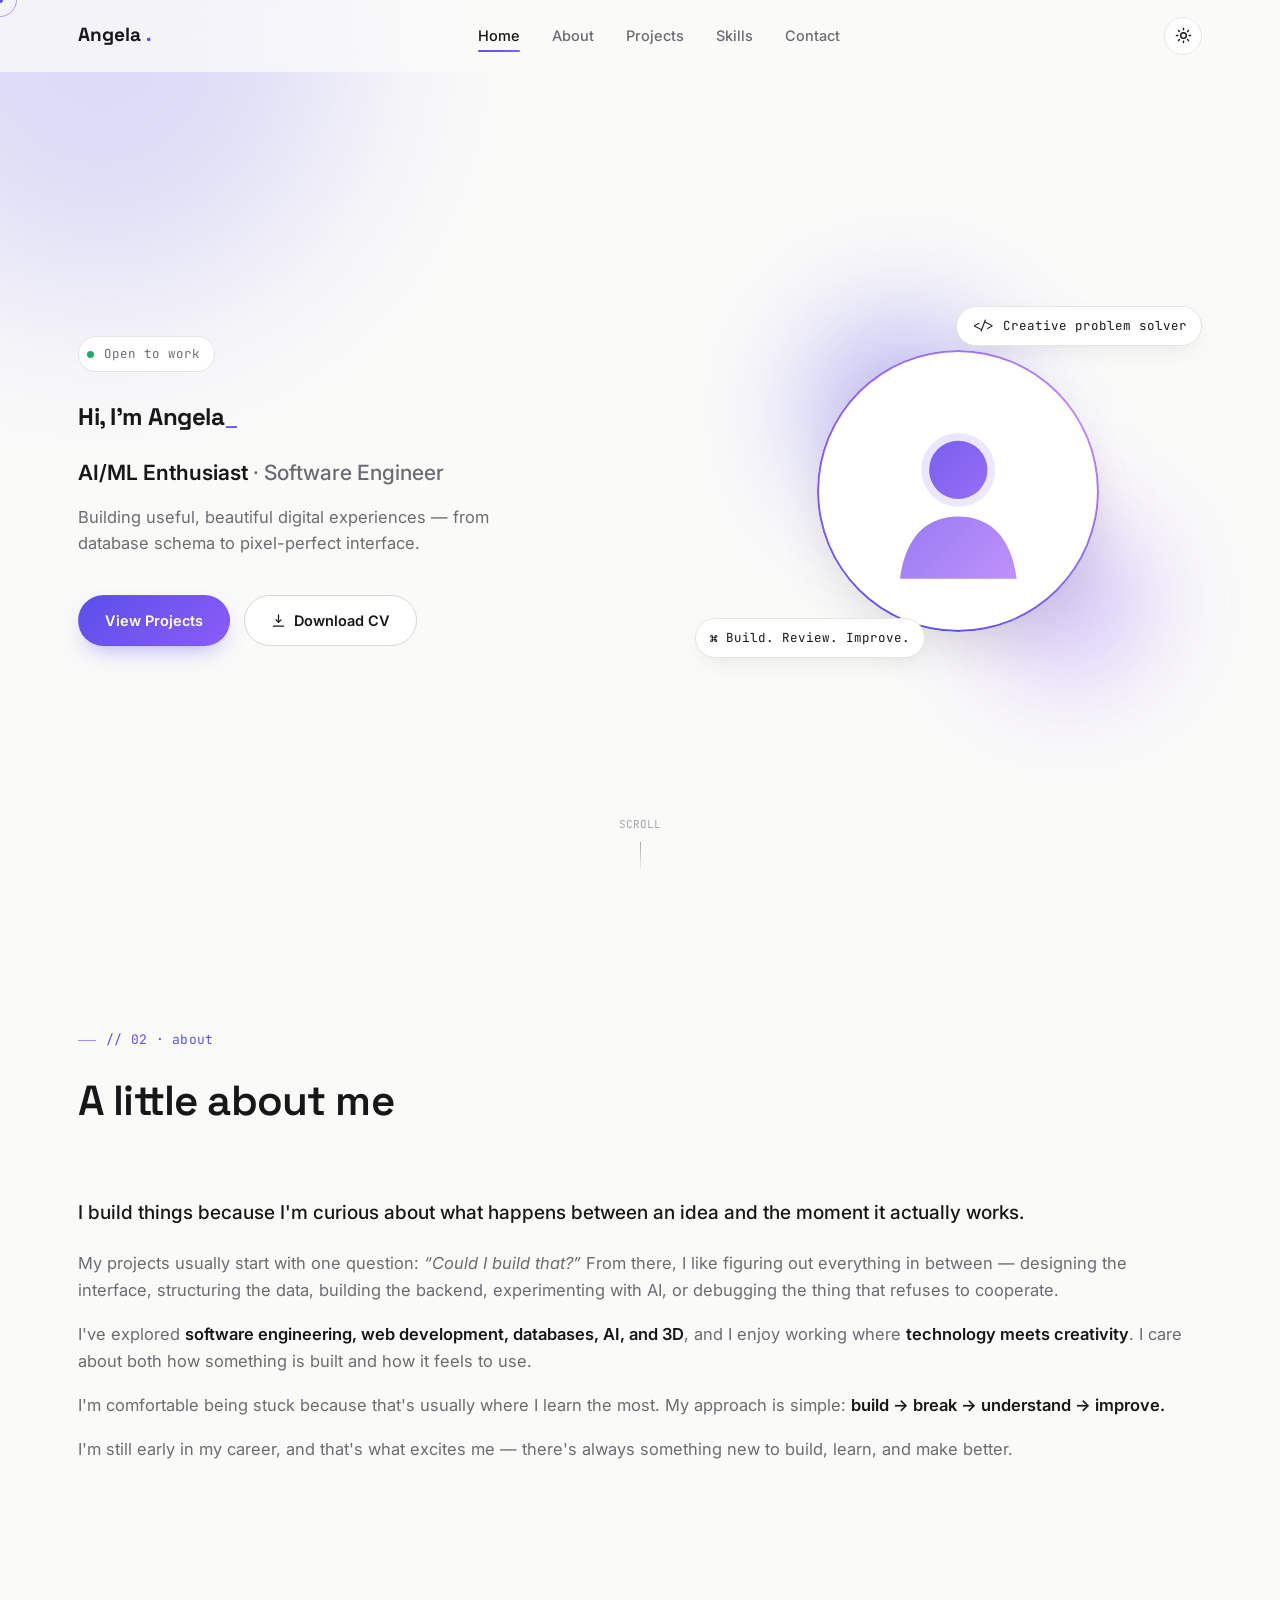
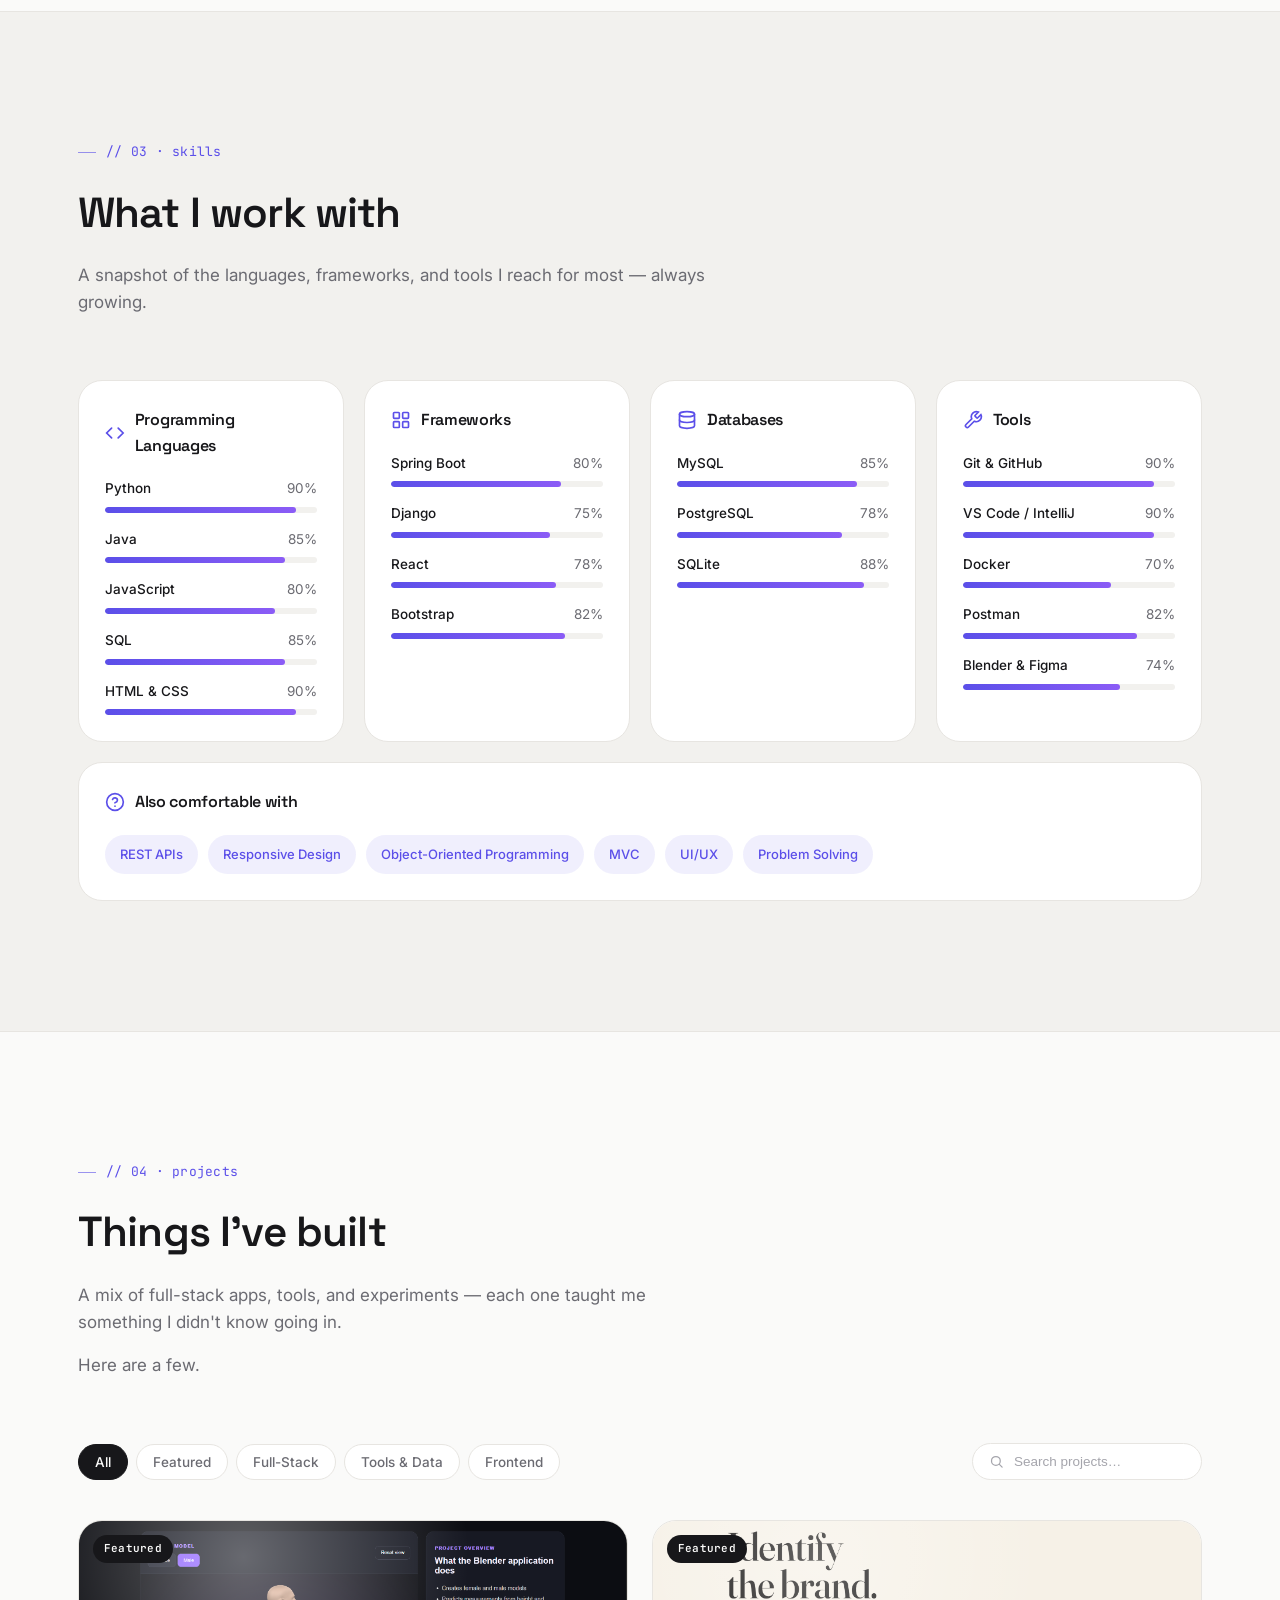
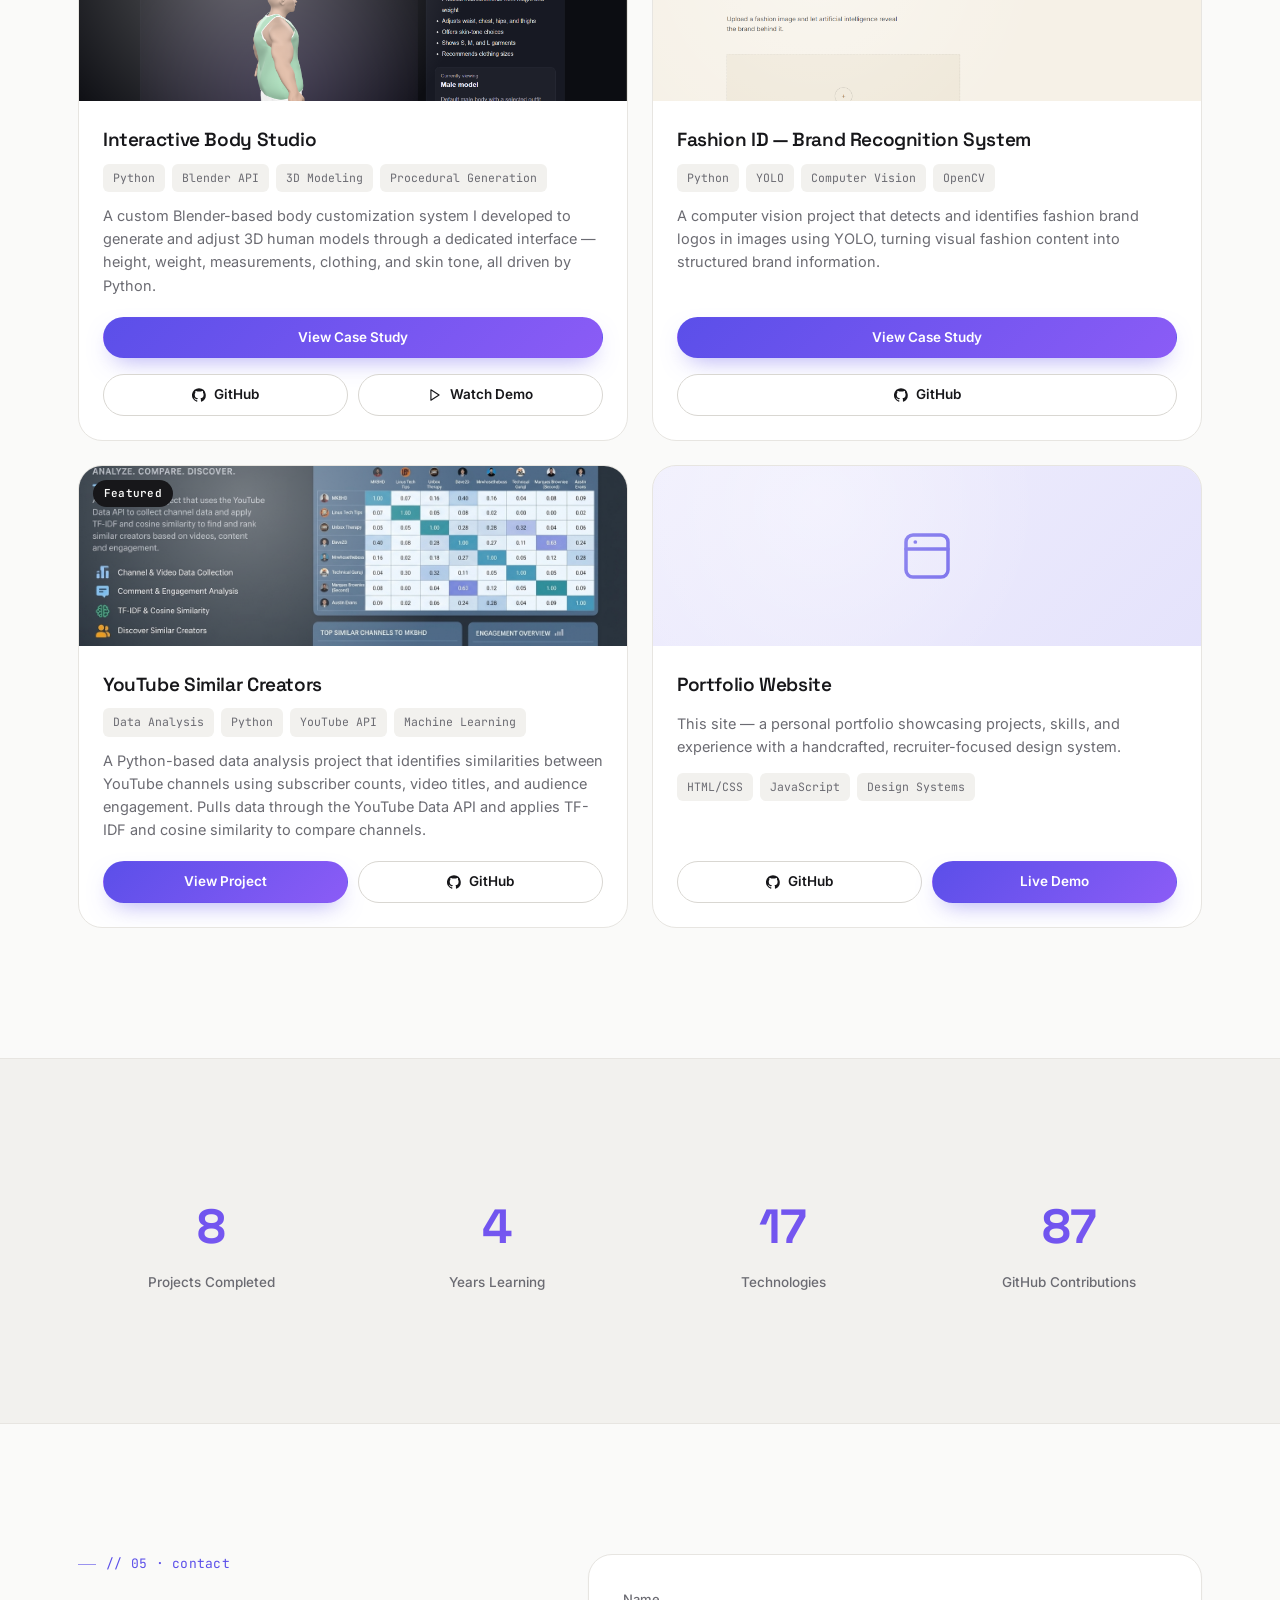
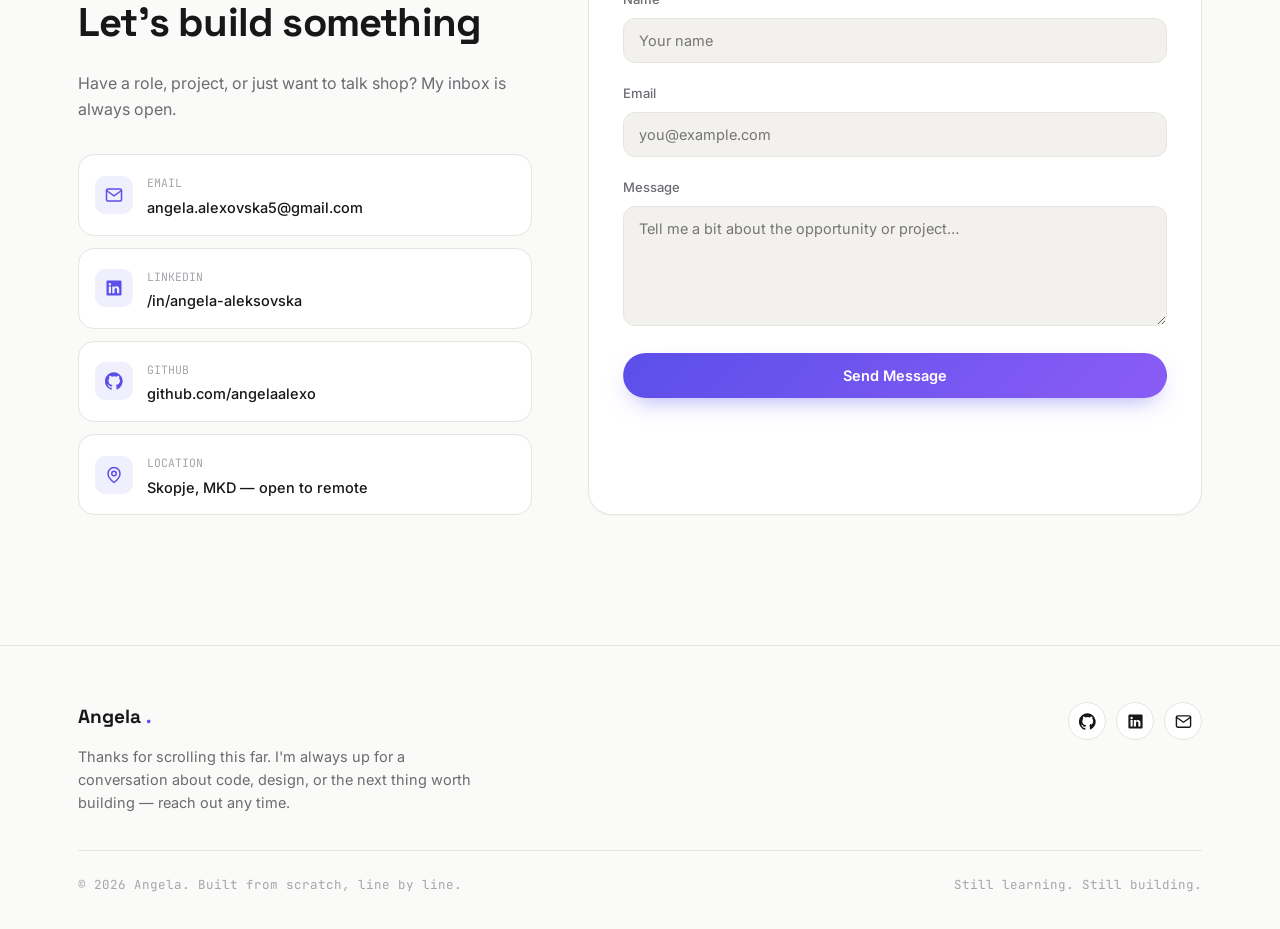
==== commit 48782c74: "Initial Commit" ====
--- a/index.html
+++ b/index.html
@@ -11,6 +11,13 @@
 <link href="https://fonts.googleapis.com/css2?family=Space+Grotesk:wght@500;600;700&family=Inter:wght@400;500;600;700&family=JetBrains+Mono:wght@400;500&display=swap" rel="stylesheet">
 
 <link rel="stylesheet" href="style.css">
+
+  <link rel="icon" type="image/png" href="favicon-96x96.png">
+  <link rel="icon" type="image/svg+xml" href="favicon.svg">
+  <link rel="shortcut icon" href="favicon.ico">
+  <link rel="apple-touch-icon" sizes="180x180" href="apple-touch-icon.png">
+  <link rel="manifest" href="site.webmanifest">
+
 </head>
 <body>
 
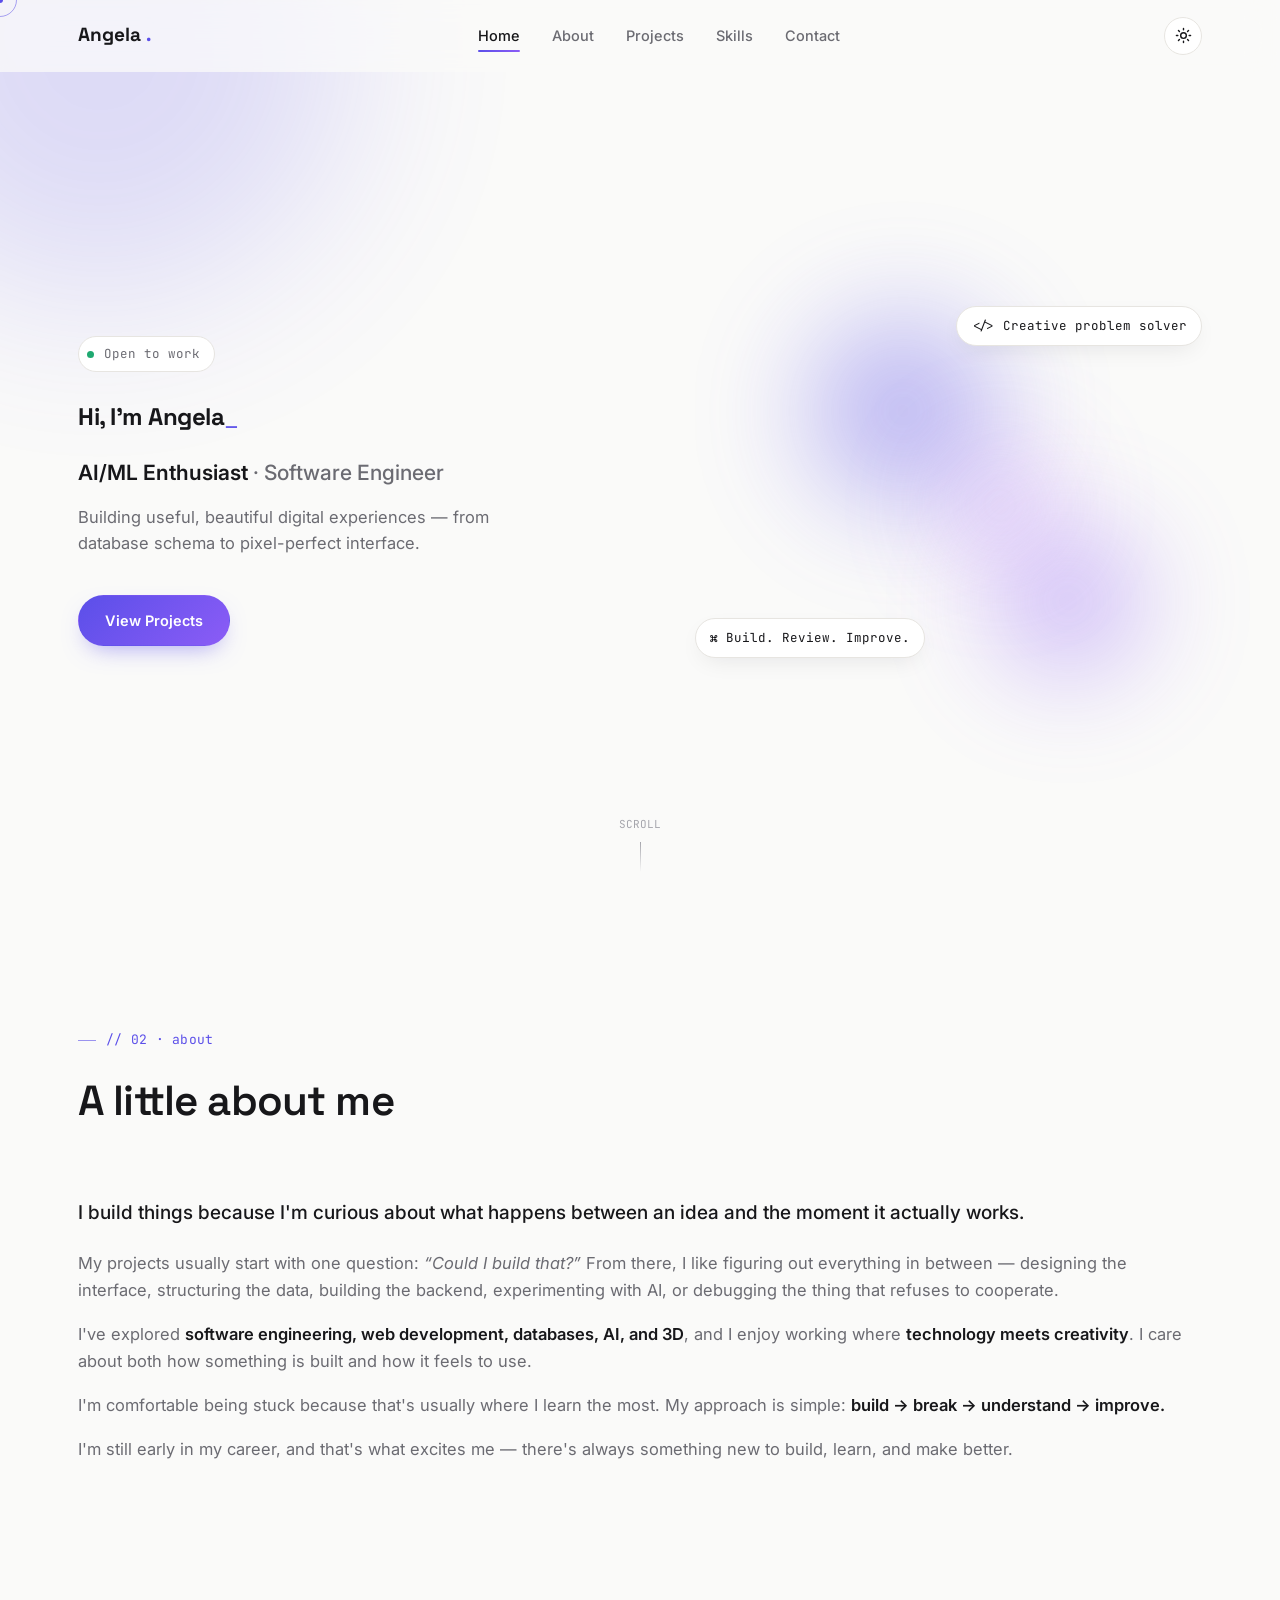
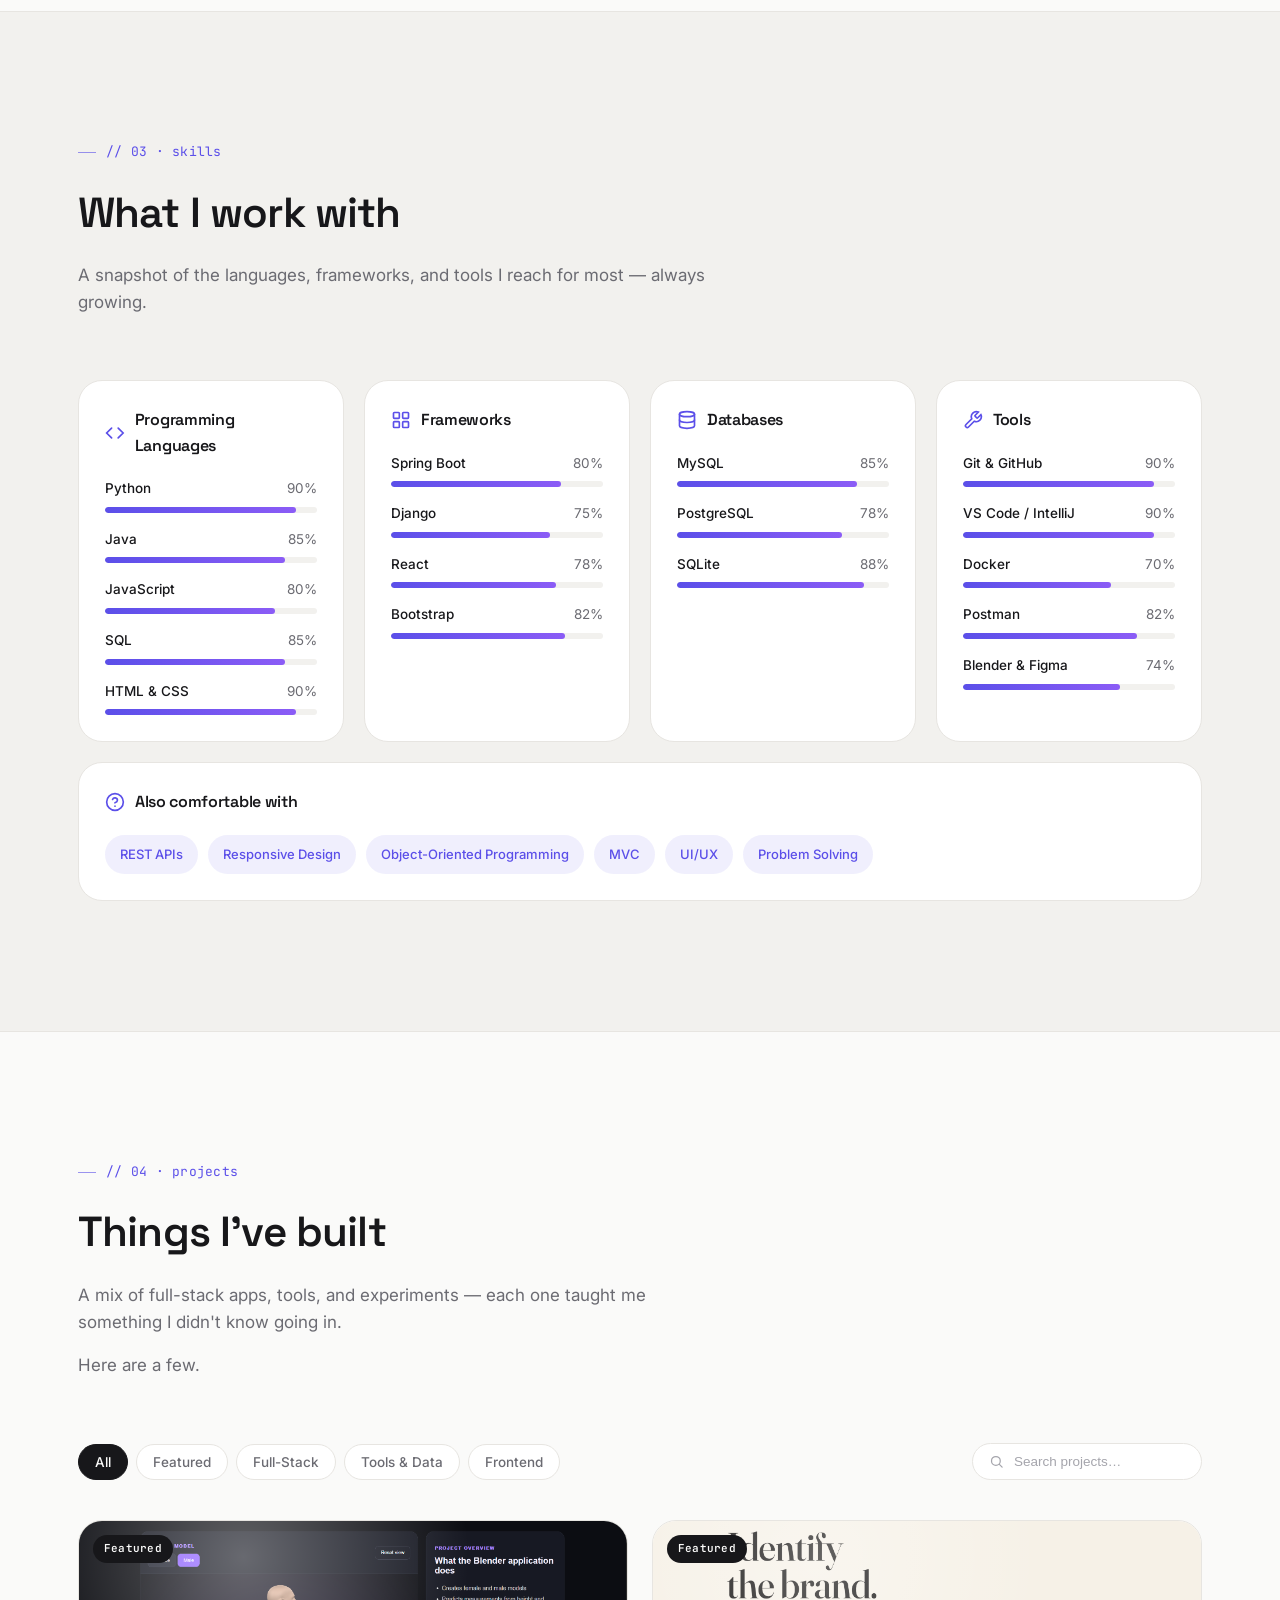
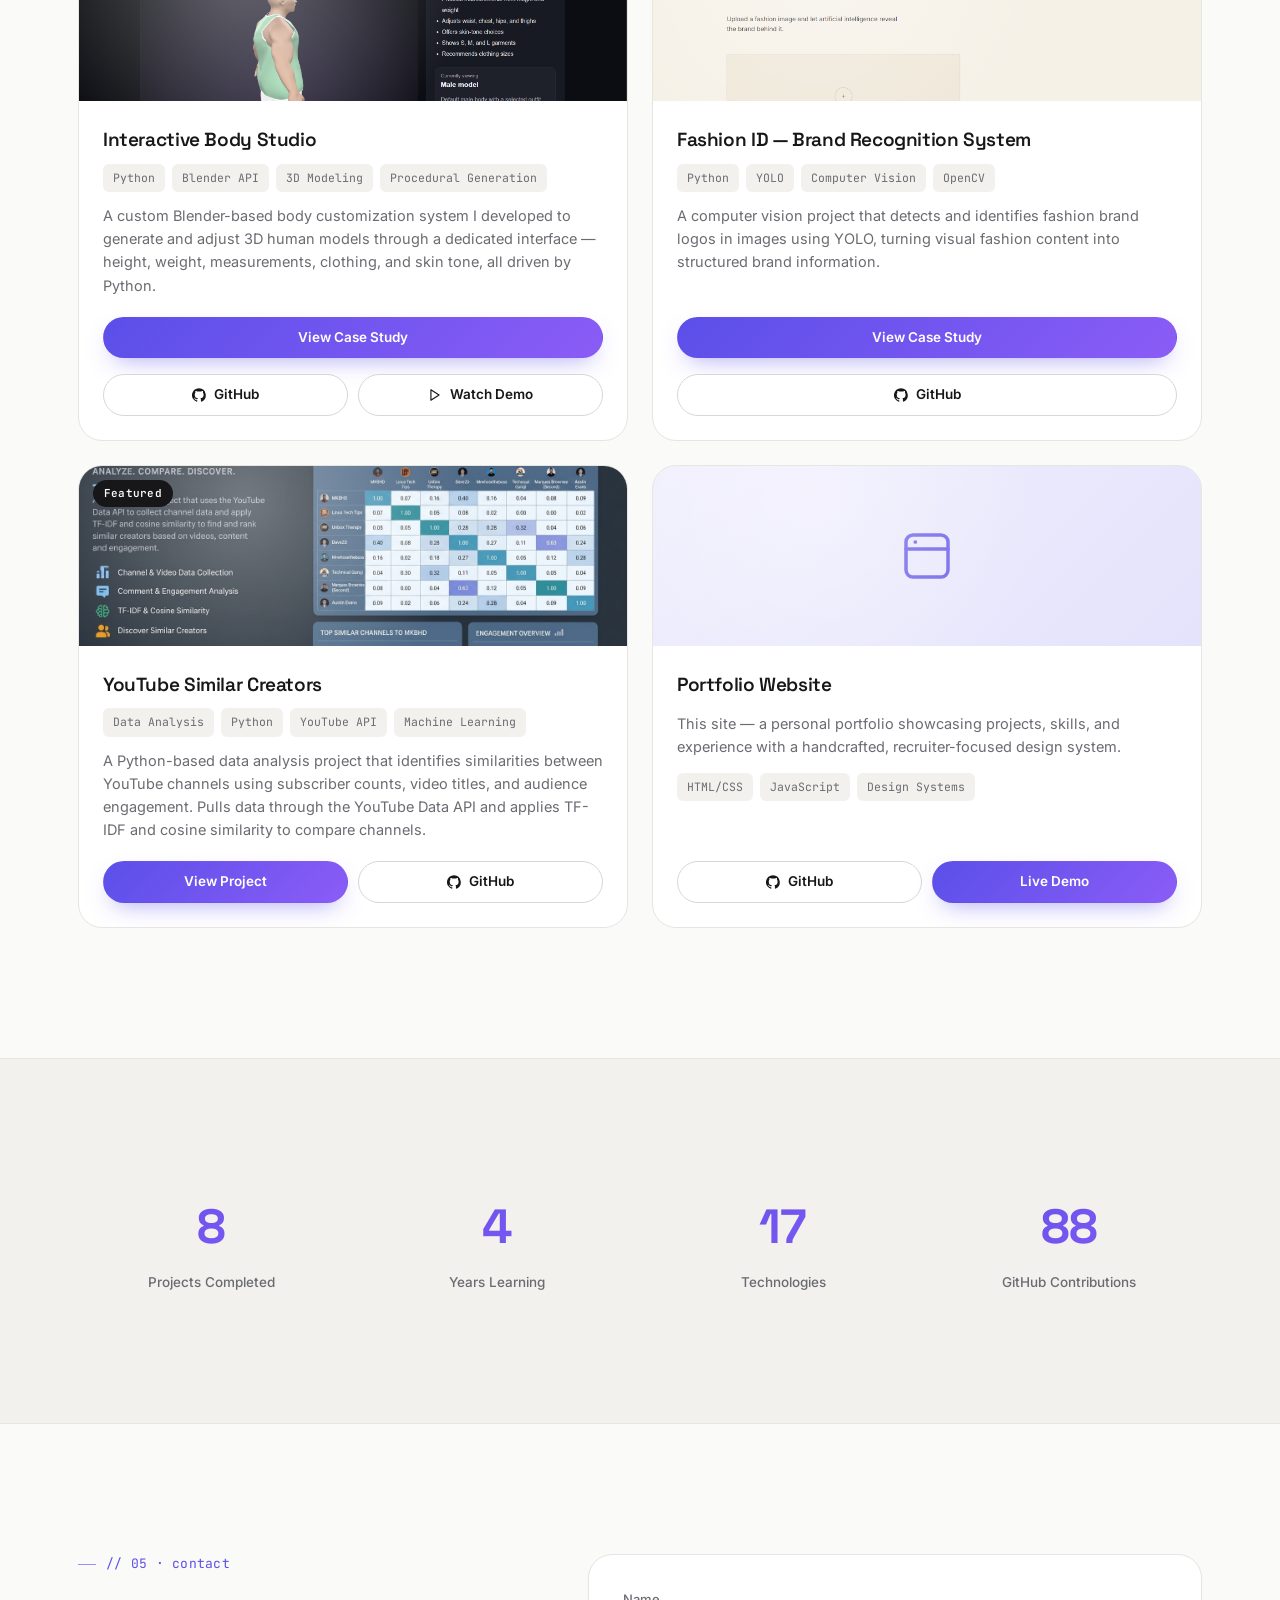
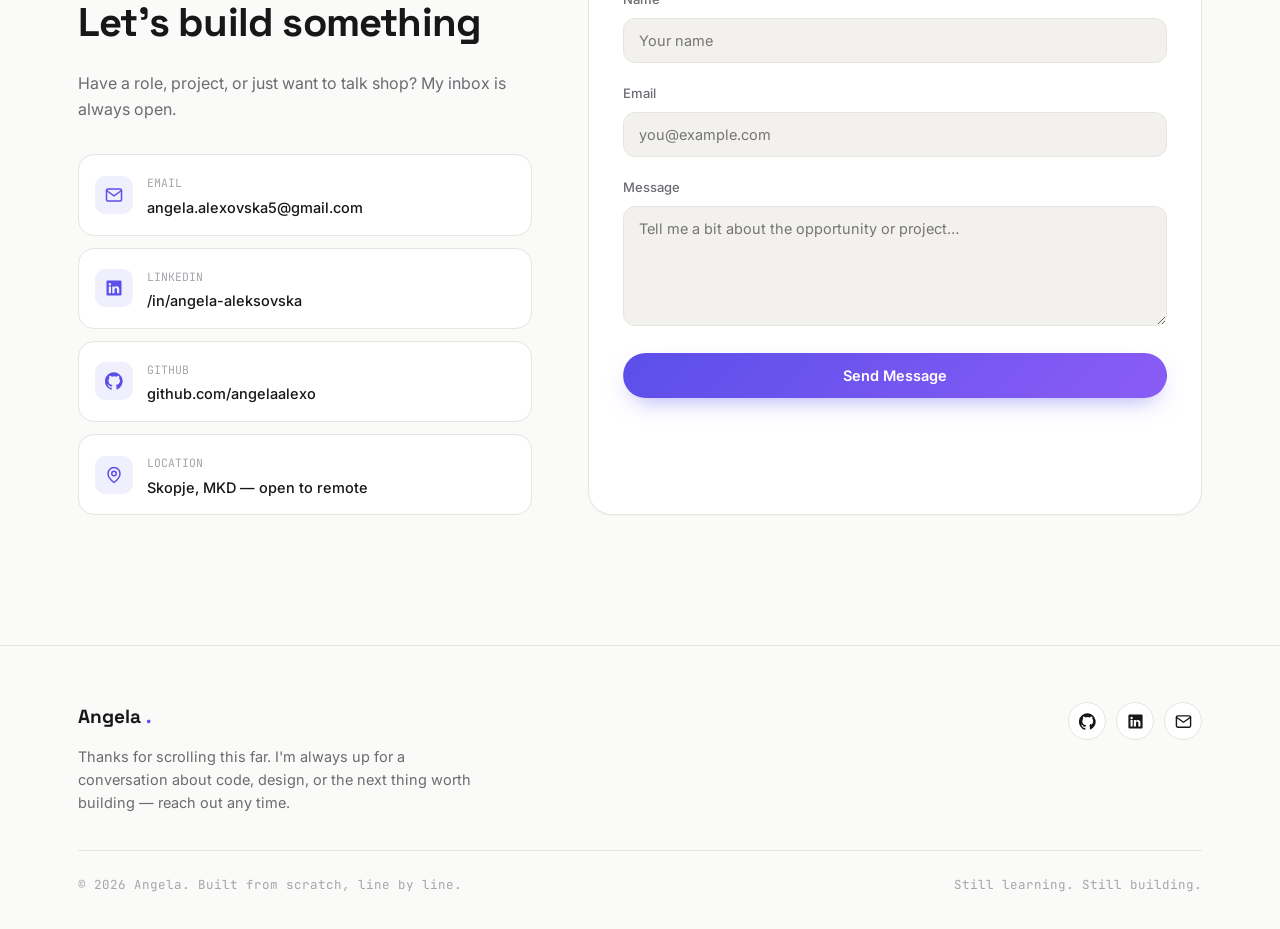
==== commit 379e4300: "Initial Commit" ====
--- a/index.html
+++ b/index.html
@@ -67,15 +67,7 @@
       <p class="hero-tagline reveal in">Building useful, beautiful digital experiences — from database schema to pixel-perfect interface.</p>
       <div class="hero-actions reveal in">
         <a href="#projects" class="btn btn-primary">View Projects</a>
-        <a href="assets/Angela_CV.pdf"
-           id="download-cv"
-           class="btn btn-secondary"
-           download>
-          <svg width="15" height="15" viewBox="0 0 24 24" fill="none" stroke="currentColor" stroke-width="2" stroke-linecap="round">
-            <path d="M12 3v12m0 0 4-4m-4 4-4-4M4 21h16"/>
-          </svg>
-          Download CV
-        </a>
+
       </div>
     </div>
     <div class="hero-visual reveal in">
@@ -84,18 +76,6 @@
       <div class="blob blob3"></div>
       <div class="float-chip c1"><span>&lt;/&gt;</span> Creative problem solver</div>
       <div class="float-chip c2"><span> ⌘</span> Build. Review. Improve.</div>
-      <div class="avatar-frame">
-        <svg viewBox="0 0 200 200" fill="none">
-          <defs>
-            <linearGradient id="avatarGrad" x1="0" y1="0" x2="200" y2="200" gradientUnits="userSpaceOnUse">
-              <stop stop-color="#5B4FE9"/><stop offset="1" stop-color="#C084FC"/>
-            </linearGradient>
-          </defs>
-          <circle cx="100" cy="78" r="38" fill="url(#avatarGrad)" opacity="0.16"/>
-          <circle cx="100" cy="78" r="30" fill="url(#avatarGrad)"/>
-          <path d="M40 190c6-46 30-64 60-64s54 18 60 64" fill="url(#avatarGrad)" opacity="0.85"/>
-        </svg>
-      </div>
     </div>
   </div>
   <div class="scroll-cue"><span>SCROLL</span><span class="line"></span></div>
@@ -407,17 +387,6 @@
      Loader, theme toggle, nav, cursor, reveal, bars, and counters
      all live in shared.js so every page can reuse them. */
   const CONFIG = Object.assign({ cvUrl: "#" }, window.SITE_CONFIG || {});
-
-  /* ---------------- Download CV ---------------- */
-  const cvBtn = document.getElementById("download-cv");
-  if (cvBtn) {
-    cvBtn.addEventListener("click", (e) => {
-      if (CONFIG.cvUrl === "#") {
-        e.preventDefault();
-        alert("Add your CV file and update CONFIG.cvUrl in shared.js to enable this button.");
-      }
-    });
-  }
 
   /* ---------------- Project filter + search ---------------- */
   const filterRow = document.getElementById("filter-row");
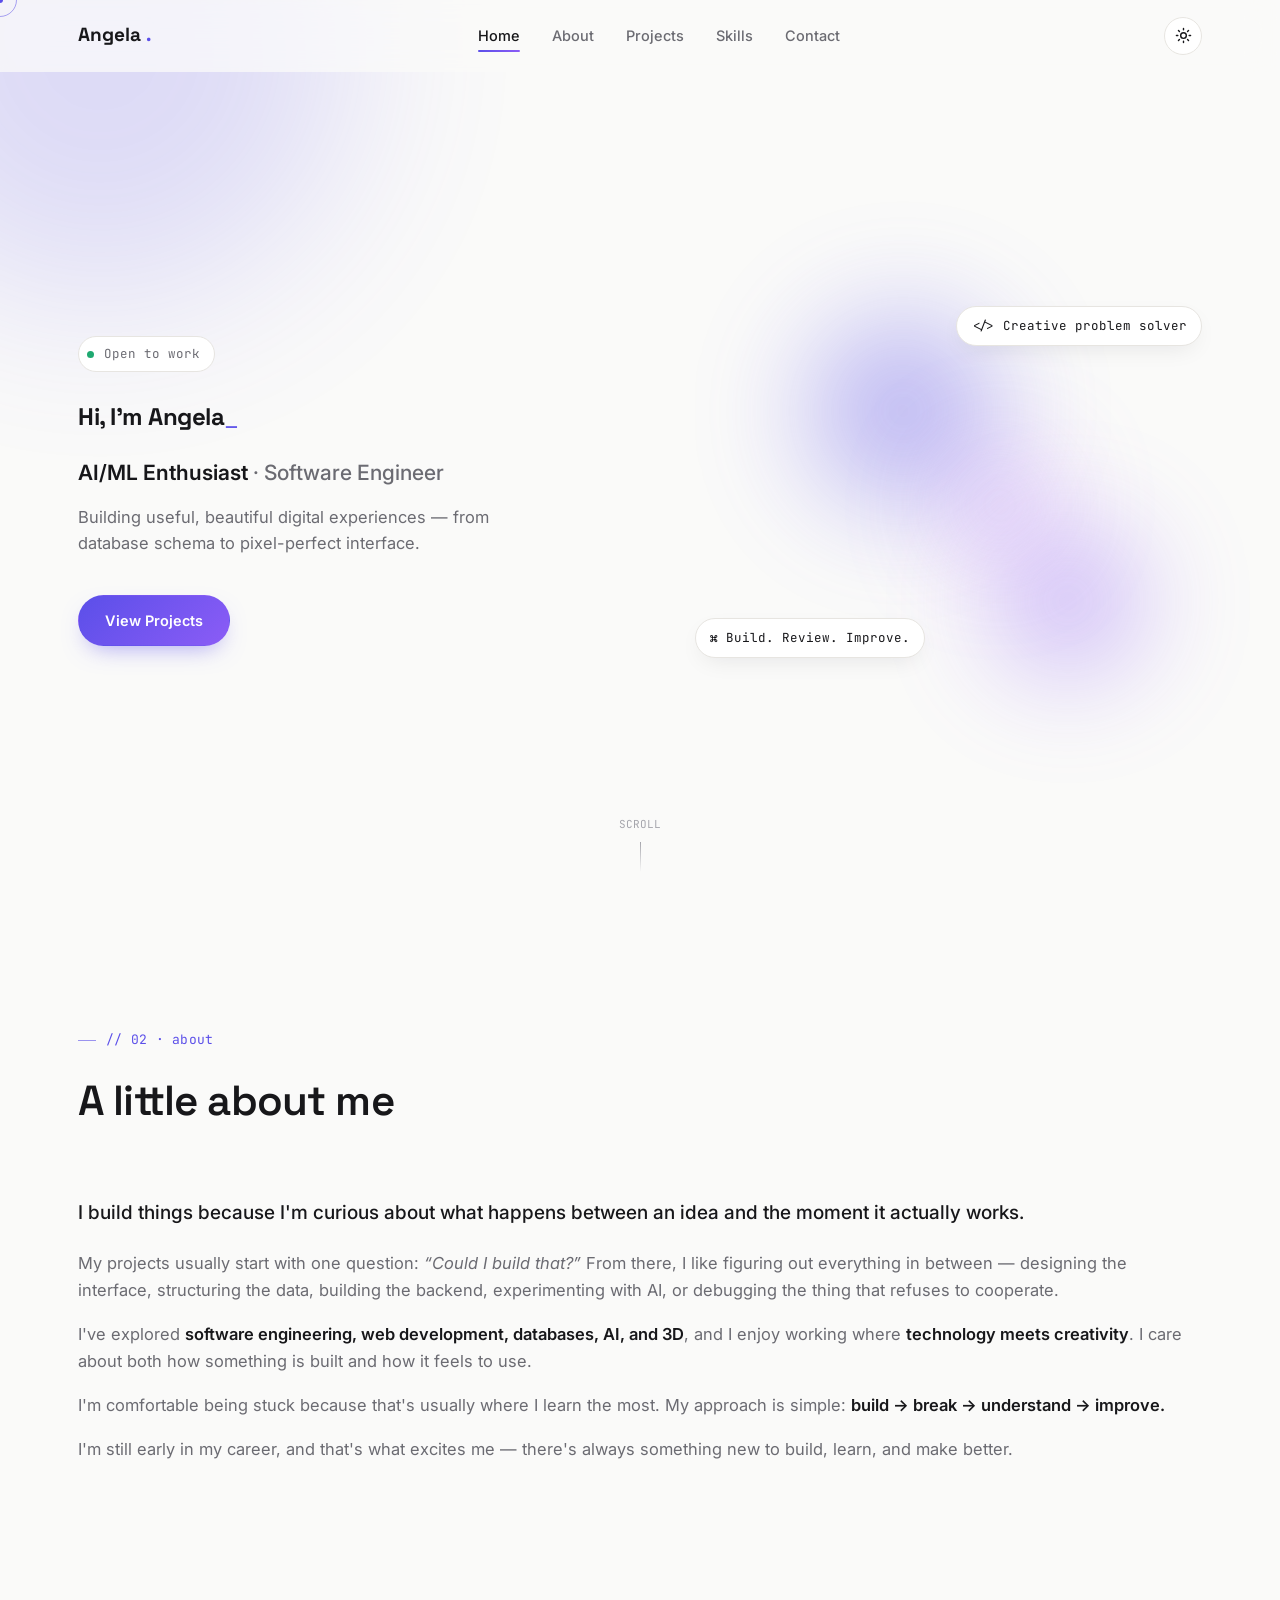
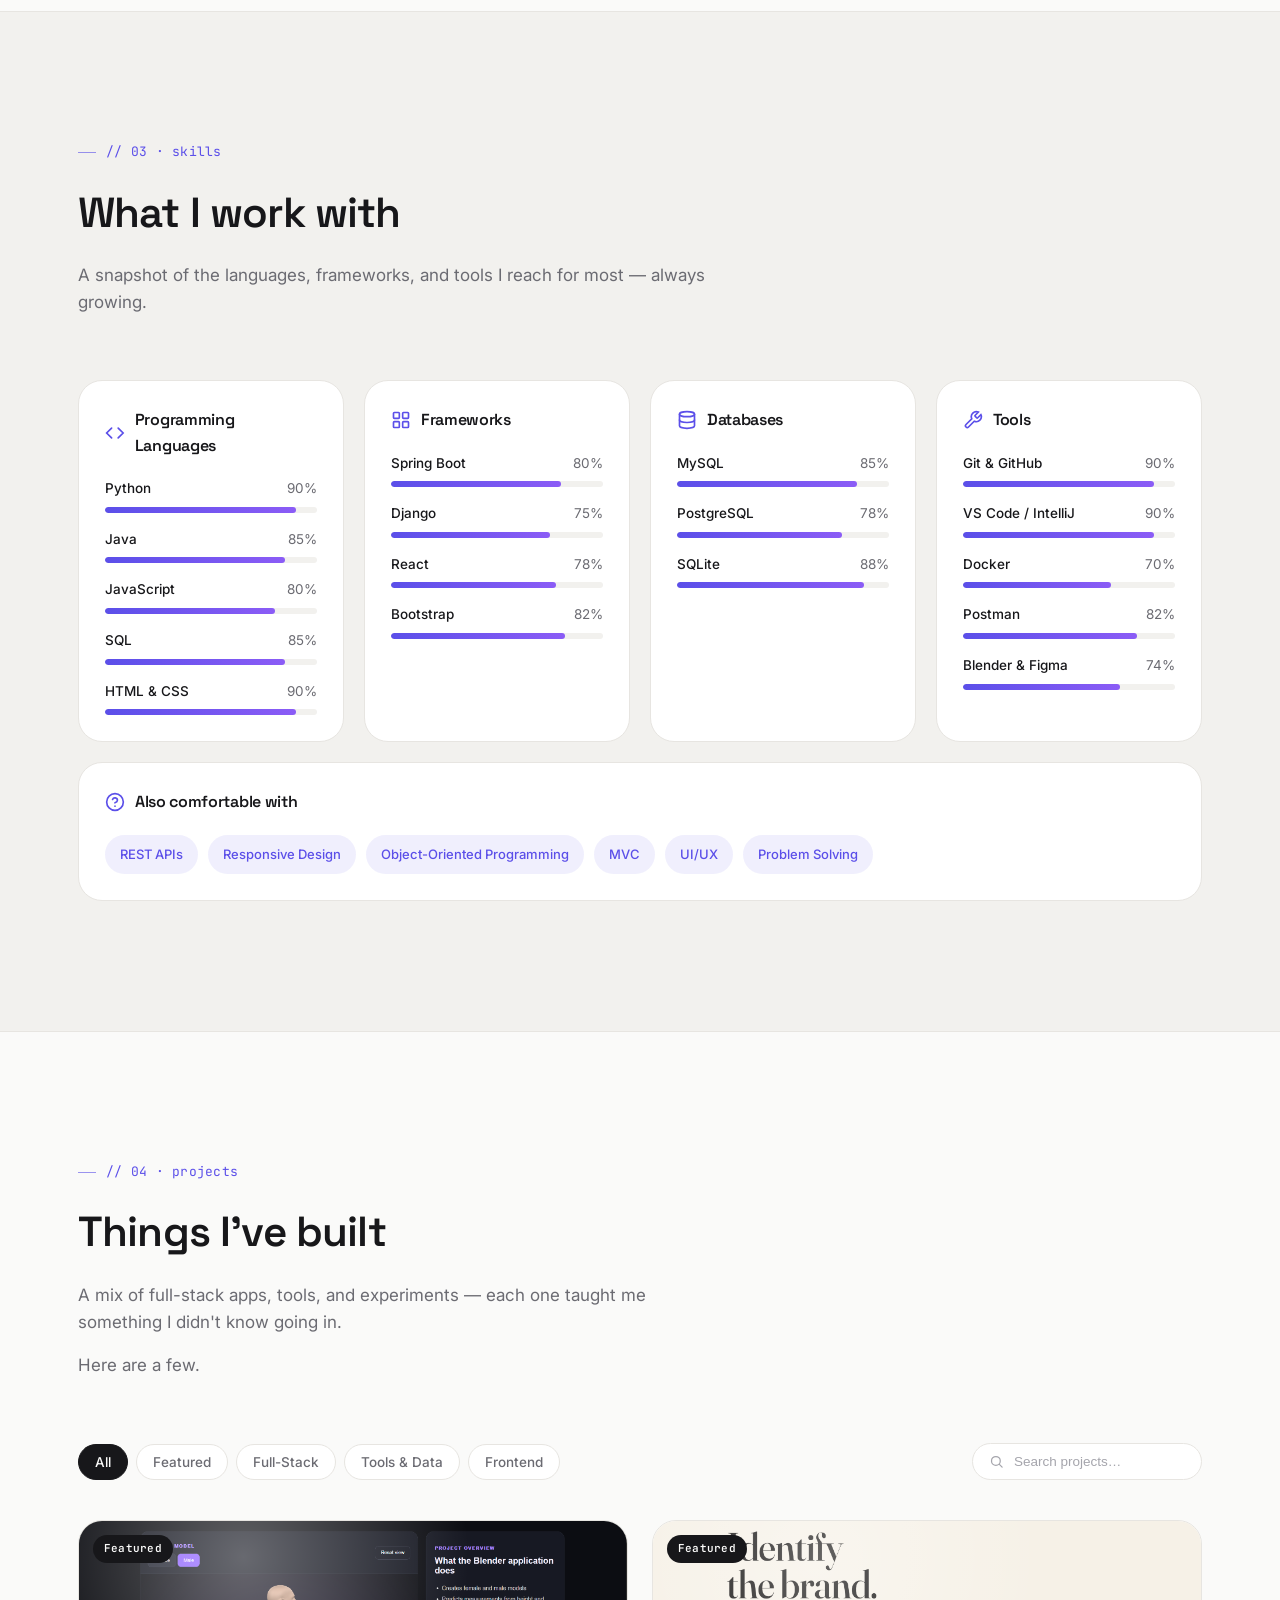
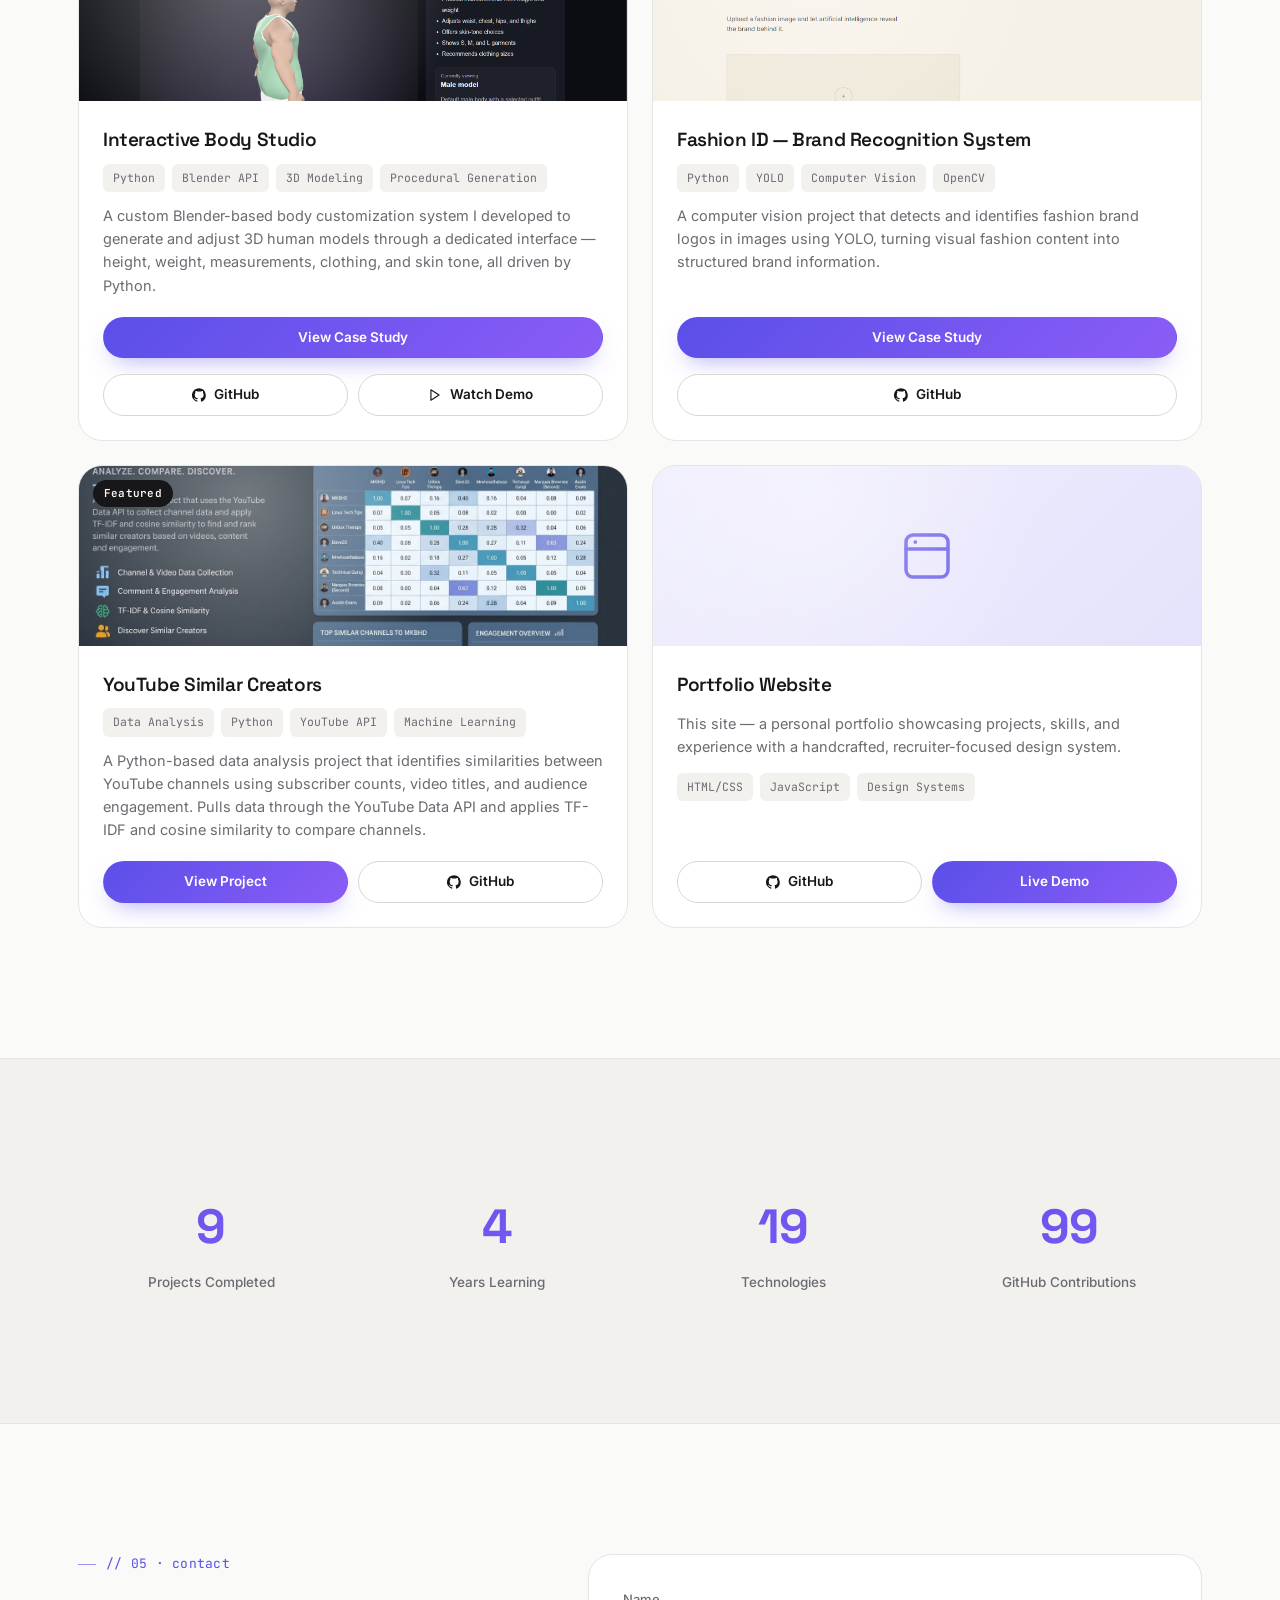
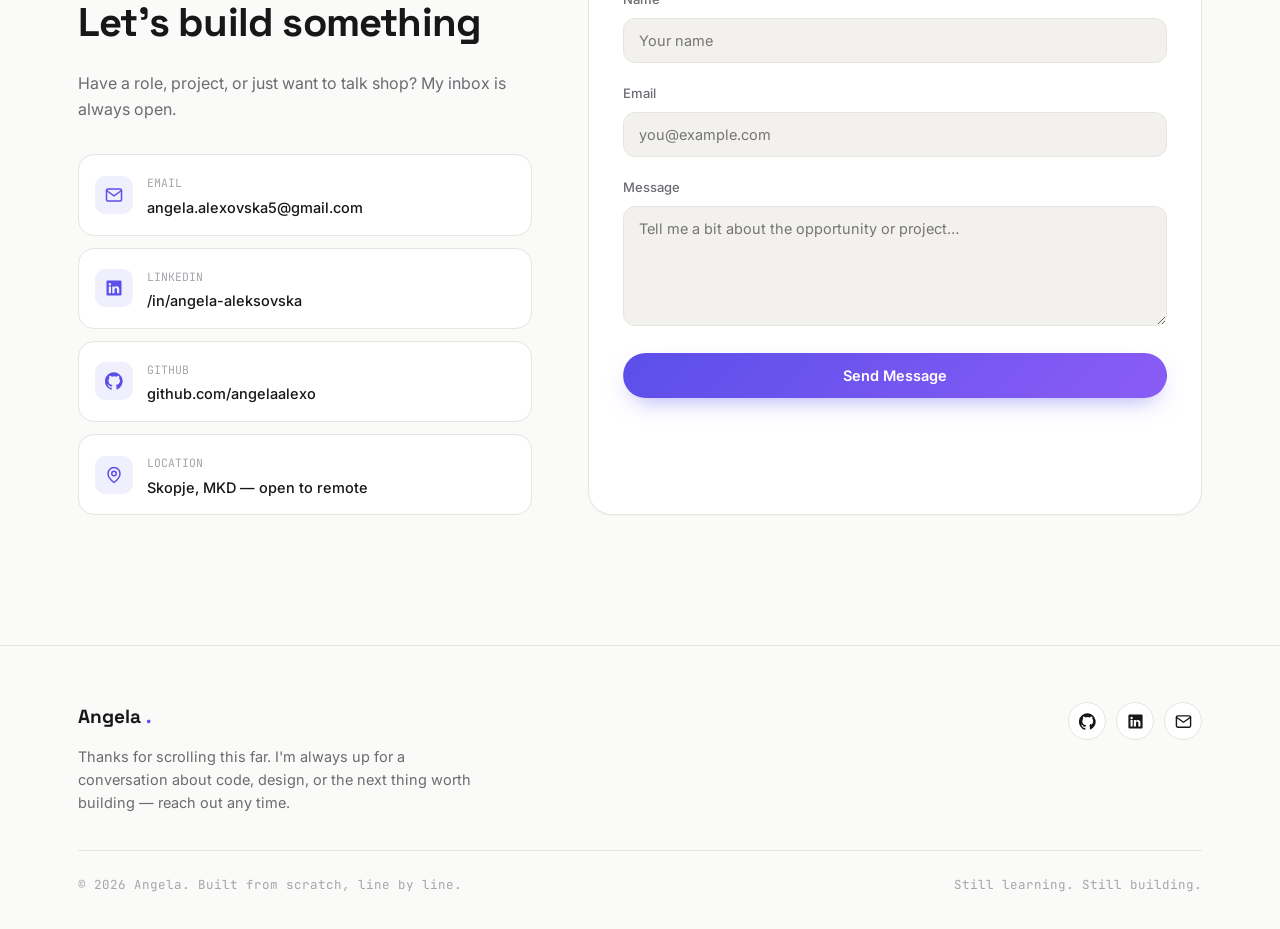
==== commit 47058d47: "Initial Commit" ====
--- a/index.html
+++ b/index.html
@@ -3,8 +3,8 @@
 <head>
 <meta charset="UTF-8" />
 <meta name="viewport" content="width=device-width, initial-scale=1.0" />
-<title>Angela — Computer Science Student &amp; Software Developer</title>
-<meta name="description" content="Portfolio of Angela, a Computer Science student and aspiring software engineer building useful, beautiful digital experiences." />
+<title>Angela — Software Developer</title>
+<meta name="description" content="Portfolio of Angela software engineer building useful, beautiful digital experiences." />
 
 <link rel="preconnect" href="https://fonts.googleapis.com">
 <link rel="preconnect" href="https://fonts.gstatic.com" crossorigin>
